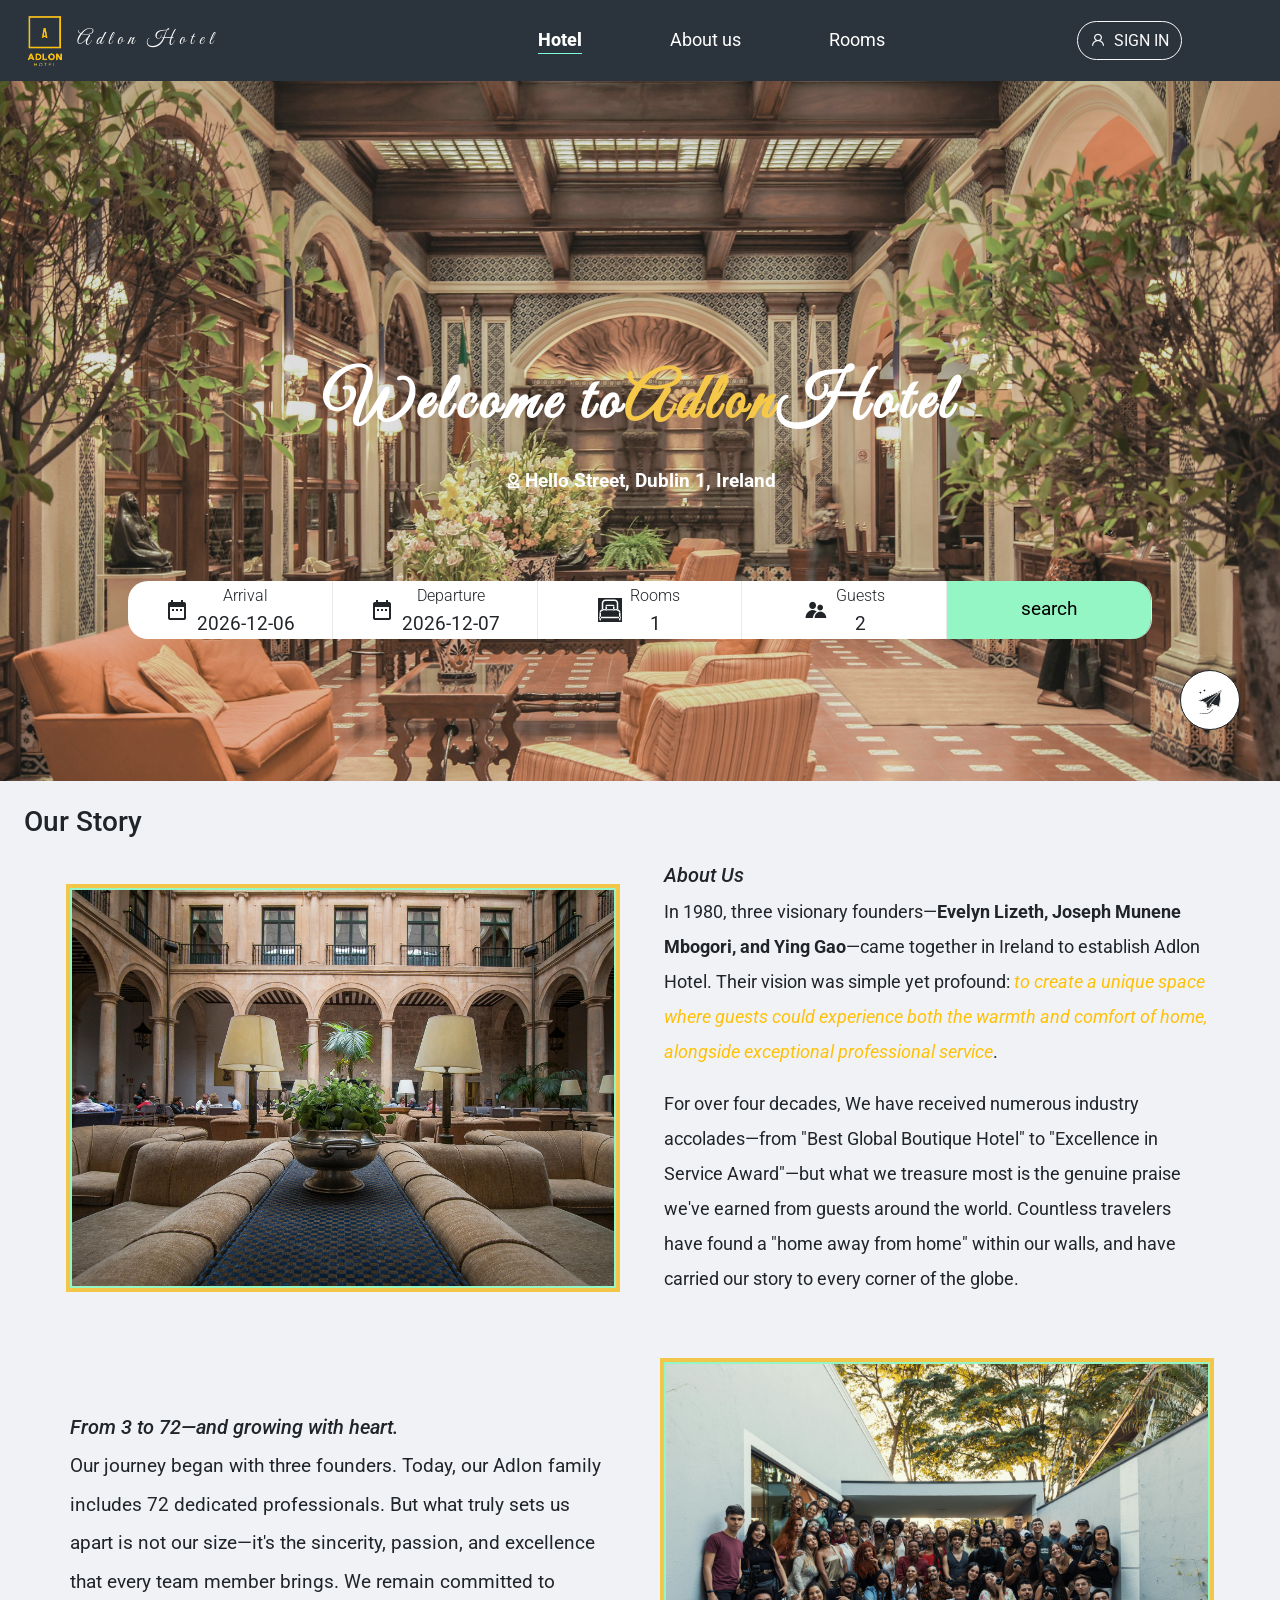
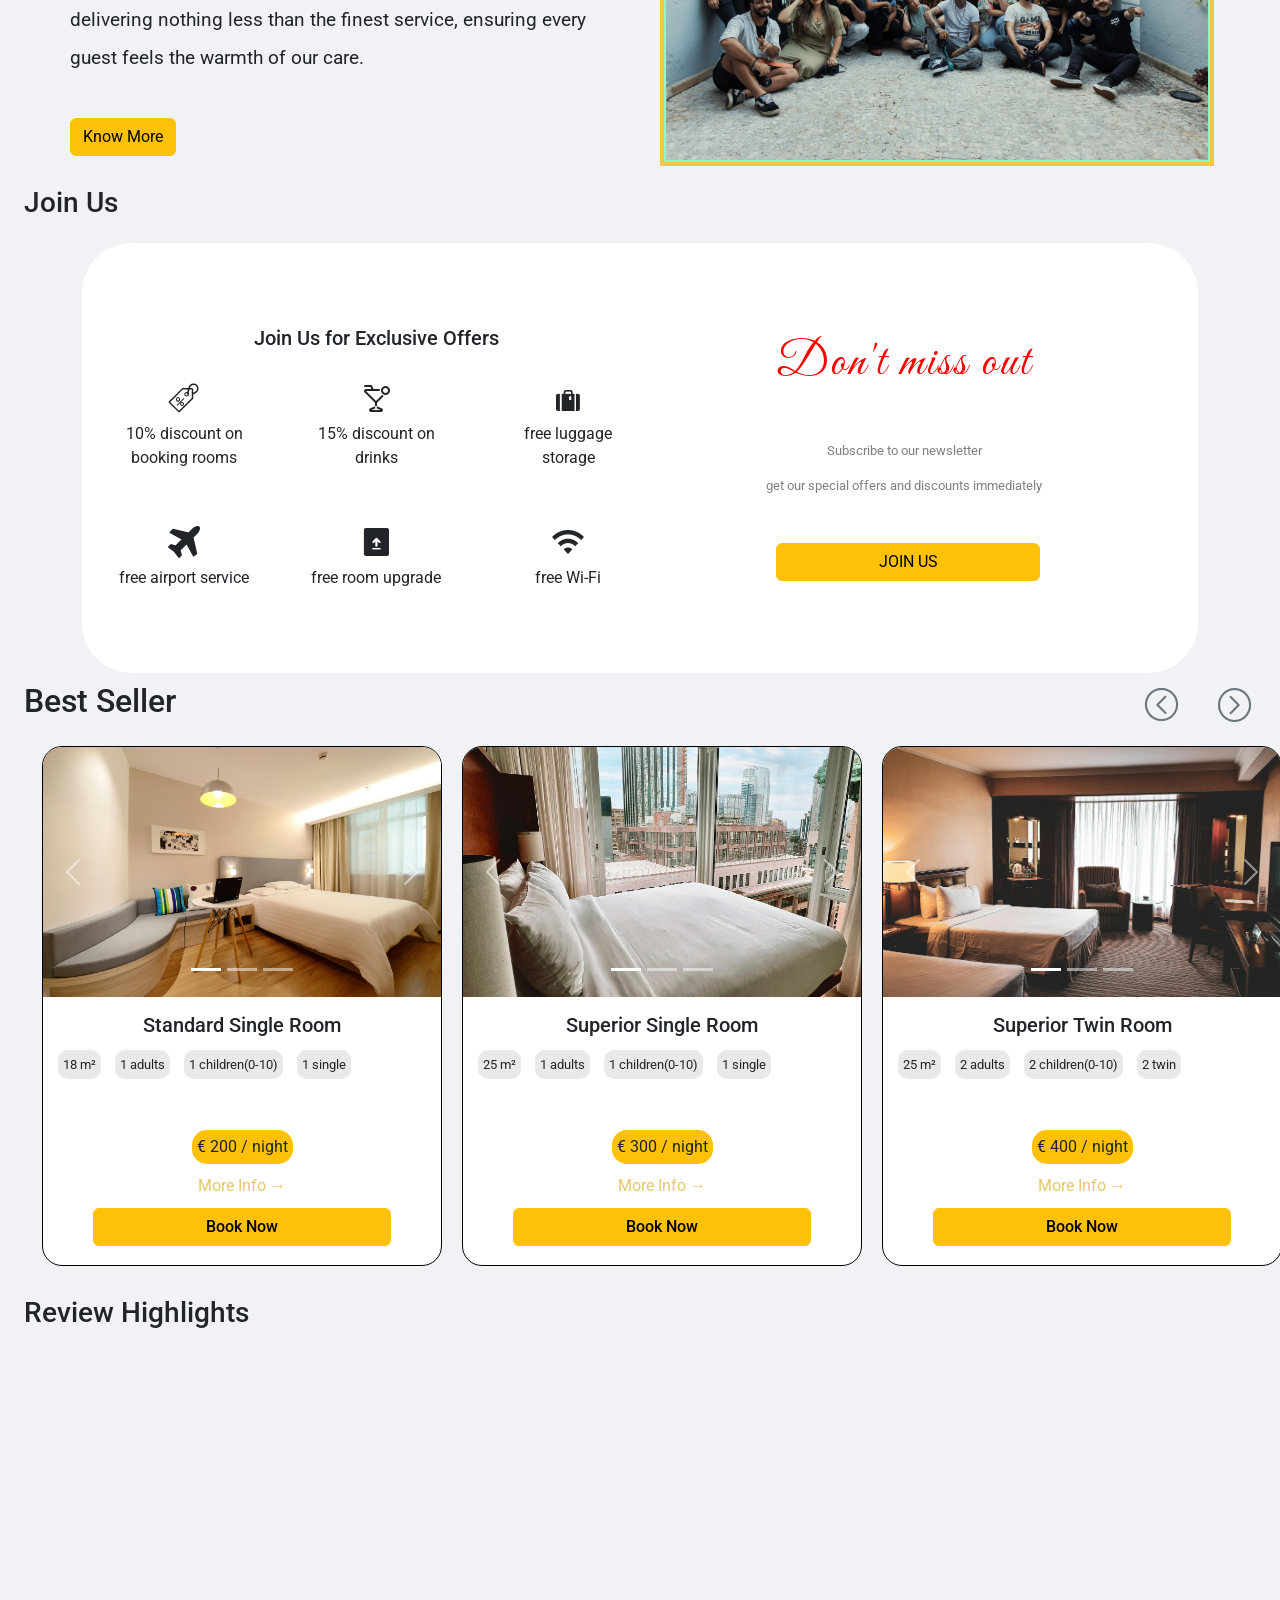
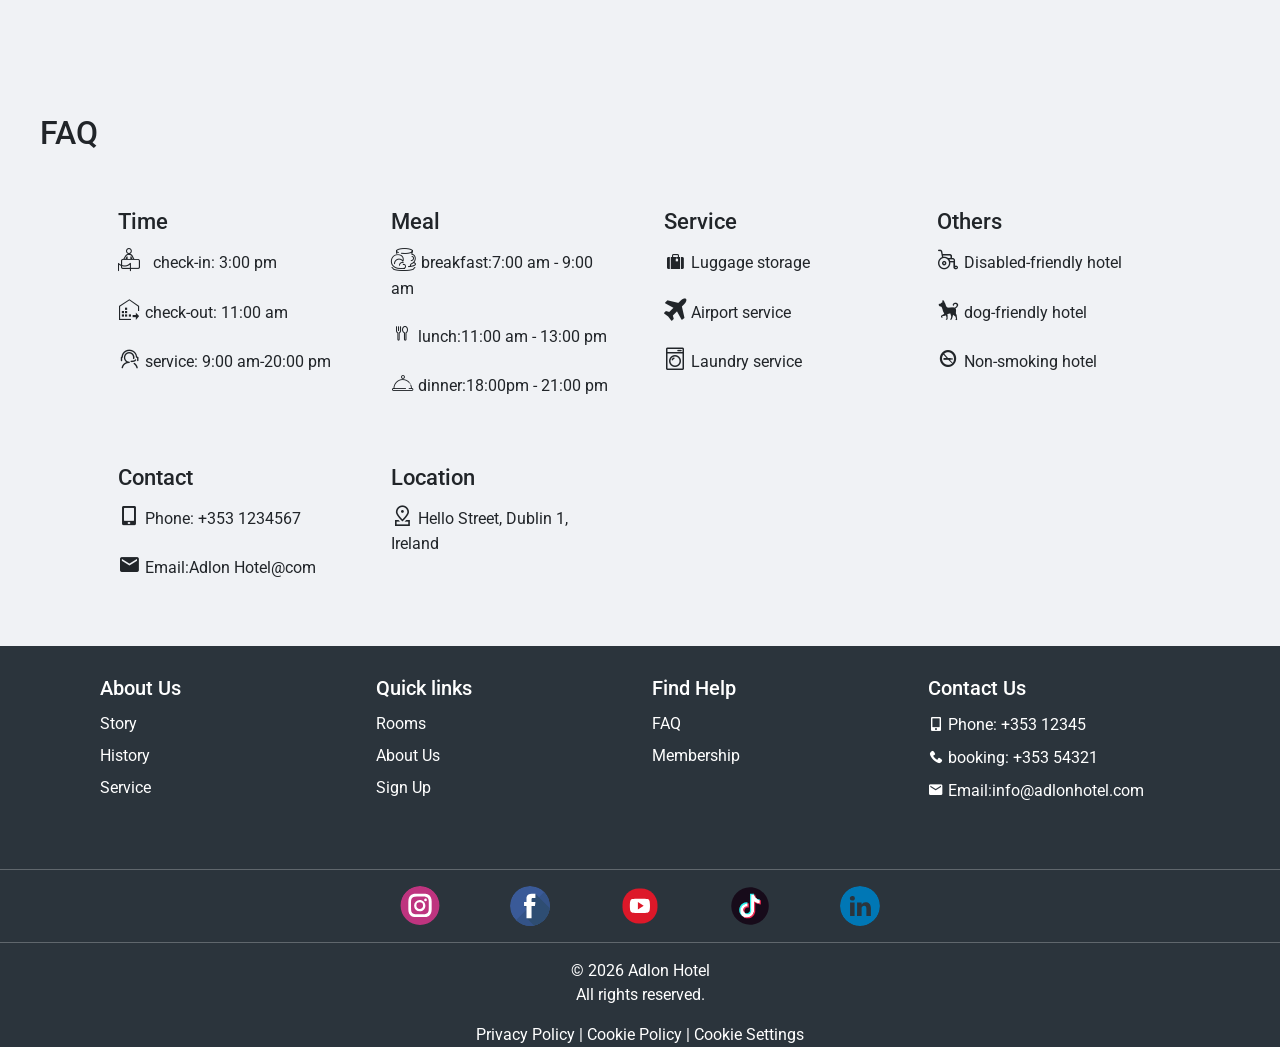
==== index.html @ eafe52cb "0409" ====
<!DOCTYPE html>
<html lang="en">
<head>
    <meta charset="UTF-8">
    <meta name="viewport" content="width=device-width, initial-scale=1.0">
    <title>Home Page</title>
    <!-- bootstrap css -->
    <link rel="stylesheet" href="css/bootstrap.min.css">
     <!-- animate.css -->
    <link rel="stylesheet" href="css/animate.min.css">
    <!-- flatpickr calendar css -->
     <link rel="stylesheet" href="css/flatpickr.min.css">
    <!-- logo favicon -->
    <link rel="icon" type="image/png" href="img/logo.png">
    <!-- icon -->
     <link rel="stylesheet" href="icon/font_5133841_yoi6izyebpl/iconfont.css">
    <!-- google font Roboto,Great Vibes  -->
    <link rel="preconnect" href="https://fonts.googleapis.com">
    <link rel="preconnect" href="https://fonts.gstatic.com" crossorigin>
    <link href="https://fonts.googleapis.com/css2?family=Poppins:ital,wght@0,100;0,200;0,300;0,400;0,500;0,600;0,700;0,800;0,900;1,100;1,200;1,300;1,400;1,500;1,600;1,700;1,800;1,900&family=Roboto:ital,wght@0,100..900;1,100..900&display=swap" rel="stylesheet">
    <link rel="preconnect" href="https://fonts.googleapis.com">
    <link rel="preconnect" href="https://fonts.gstatic.com" crossorigin>
    <link href="https://fonts.googleapis.com/css2?family=Great+Vibes&family=Poppins:ital,wght@0,100;0,200;0,300;0,400;0,500;0,600;0,700;0,800;0,900;1,100;1,200;1,300;1,400;1,500;1,600;1,700;1,800;1,900&family=Roboto:ital,wght@0,100..900;1,100..900&display=swap" rel="stylesheet">
    <!-- local css -->
    <link rel="stylesheet" href="css/ying-index.css">
</head>
<body>
    <!-- navbar -->
    <nav class="navbar bg-body-tertiary">
    <div class="container-fluid">
        <a href="index.html"><span class="logo-text"><img src="img/logo.png" alt="logo" class="logo-img">Adlon Hotel</span></a>
        <ul class="nav align-items-center gap-5 d-none d-lg-flex">
            <li class="nav-item">
                <a class="nav-double-link active" aria-current="page" href="index.html">
                    <span>Hotel</span>
                    <span>Hotel</span>
                </a>
            </li>
            <li class="nav-item">
                <a class="nav-double-link" href="pages/about-adlon-hotel.html">
                    <span>About us</span>
                    <span>About us</span>
                </a>
            </li>
            <li class="nav-item">
                <a class="nav-double-link" href="pages/room-selection.html">
                    <span>Rooms</span>
                    <span>Rooms</span>
                </a>
            </li>
            <li class="nav-item">
                <div class="username"></div> 
            </li>
            <li class="nav-item d-none MyAccount">
                <a class="nav-double-link" href="pages/myAccount.html">
                    <span>MyAccount</span>
                    <span>MyAccount</span>
                </a>
            </li>
            <li class="nav-item login-li">
                <a class="nav-link" href="pages/login.html"><button class="btn btn-outline-light sign-btn"><span class="iconfont icon-user1 me-2"></span>SIGN IN</button></a>
            </li>
            <li class="nav-item d-none loginout-li">
                <button class="btn btn-outline-light sign-btn"><span class="iconfont icon-user1 me-2"></span>SIGN OUT</button>
            </li>
        </ul>


    <!-- navbar-toggler -->
    <button class="navbar-toggler d-block d-lg-none" type="button" data-bs-toggle="offcanvas" data-bs-target="#offcanvasNavbar" aria-controls="offcanvasNavbar" aria-label="Toggle navigation">
    <span class="navbar-toggler-icon"></span>
    </button>
    <div class="offcanvas offcanvas-end" tabindex="-1" id="offcanvasNavbar" aria-labelledby="offcanvasNavbarLabel">
      <div class="offcanvas-header mt-3">
        <h5 class="offcanvas-title" id="offcanvasNavbarLabel">Adlon Hotel</h5>
        <button type="button" class="btn-close" data-bs-dismiss="offcanvas" aria-label="Close"></button>
      </div>
      <div class="offcanvas-body">
        <ul class="navbar-nav align-items-center">
          <li class="nav-offcanvas-item">
                <a class="nav-offcanvas-link active" aria-current="page" href="index.html">Hotel</a>
            </li>
            <li class="nav-offcanvas-item">
                <a class="nav-offcanvas-link" href="pages/about-adlon-hotel.html">About us</a>
            </li>
            <li class="nav-offcanvas-item">
                <a class="nav-offcanvas-link" href="pages/room-selection.html">Rooms</a>
            </li>
            <li class="nav-offcanvas-item MyAccount d-none">
                <a class="nav-offcanvas-link" href="pages/myAccount.html">MyAccount</a> 
            </li>
            <li class="nav-offcanvas-item login-li">
                <a class="nav-offcanvas-link" href="pages/login.html"><button class="btn btn-outline-success sign-offcanvas-btn"><span class="iconfont icon-user1 me-2"></span>SIGN IN</button></a>
            </li>
            <li class="nav-offcanvas-item loginout-li d-none">
                <button class="btn btn-outline-success sign-offcanvas-btn"><span class="iconfont icon-user1 me-2"></span>SIGN OUT</button>
            </li>
        </ul>
      </div>
    </div>
  </div>
</nav>

    <!-- end navbar -->
    
    <!-- hero section -->
     <div class="hero-section d-flex flex-column justify-content-center align-items-center gap-3 text-center">
        <h1 class="title animate__animated animate__slideInDown d-none d-sm-flex">Welcome to <span>Adlon</span> Hotel</h1>
        <h1 class="title d-sm-none"><span>Adlon</span> Hotel</h1>
        <div class="location animate__animated animate__fadeIn"><span class="iconfont icon-location me-1"></span>Hello Street, Dublin 1, Ireland </div>
    </div>

    <!-- search section -->
     <div class="search-section">
     <div class="search-box ">
        <div class="row">
            
            <!-- check-in date -->
            <div class="col-12 col-md first-col" id="check-in">
                <div class="search-item">
                    <span class="iconfont icon-date-range"></span>
                    <div class="content">
                        <label>Arrival</label>
                        <div class="value"></div>
                    </div>
                    <input type="text" id="checkin-input">
                </div>
            </div>

            <!-- check-out date -->
            <div class="col-12 col-md" id="check-out">
                <div class="search-item">
                    <span class="iconfont icon-date-range"></span>
                    <div class="content">
                        <label>Departure</label>
                        <div class="value"></div>
                    </div>
                    <input type="text" id="checkout-input">
                </div>
            </div>

            <!-- the number of rooms -->
            <div class="col-12 col-md" id="rooms" data-bs-toggle="dropdown">
                <div class="search-item">
                    <span class="iconfont icon-Bed"></span>
                    <div class="content">
                        <label>Rooms</label>
                        <div class="value">1</div>
                    </div>
                </div>
            </div>
            <!-- rooms dropdown menu -->
            <div class="dropdown-menu" id="rooms-menu">
                <h6>Select rooms</h6>
                <div class="room-card">
                    <span>rooms</span>
                    <div class="counter">
                        <button class="count-btn room-minus">—</button>
                        <span class="inner-room-number">1</span>
                        <button class="count-btn room-plus">+</button>
                    </div>
                </div>
                <span class="error float-end"></span>
                <button class="select-btn rooms-btn">Select</button>
            </div>

            <!-- the number of guests -->
            <div class="col-12 col-md" id="guests" data-bs-toggle="dropdown">
                <div class="search-item">
                    <span class="iconfont icon-icons-"></span>
                    <div class="content">
                        <label>Guests</label>
                        <div class="value">2</div>
                    </div>
                </div>
            </div>

            <!-- guests dropdown menu -->
            <div class="dropdown-menu" id="guests-menu">
                <h6>Select guests</h6>
                <div class="guest-card d-flex flex-column">
                    <div class="adult d-flex justify-content-between gap-2 mb-3">
                        <span>adults</span>
                        <div class="counter-adult">
                            <button class="count-btn adult-minus">—</button>
                            <span class="adult-num">1</span>
                            <button class="count-btn adult-plus">+</button>
                        </div>
                    </div>

                    <div class="children d-flex justify-content-between gap-2">
                        <span>children</span>
                        <div class="counter-child ">
                            <button class="count-btn child-minus">—</button>
                            <span class="child-num">1</span>
                            <button class="count-btn child-plus">+</button>
                        </div>
                    </div>
                </div>
                <div class="d-flex justify-content-between align-items-center">
                    <span class="error-adult"></span>
                    <span class="error-child"></span>
                </div>
                <button class="select-btn guests-btn">Select</button>
            </div>
            <!-- serach button -->
             <div class="col-12 col-md last-col">
                <div class="search-item">
                    <button class="search-btn">search</button>
                </div>
            </div>
        </div>
    </div>    
</div>
    <!-- end search section -->

    <!-- brand story section -->
     <div class="brand-story" id="ourStory">
        <h3 class="mb-4 ms-4 mt-4">Our Story</h3>
            <div class="container p-0">
                <div class="content">
                    <div class="row row-cols-1 row-cols-md-2 g-5 align-items-center">
                        <div class="col">
                            <div class="img"><img src="img/brand-story/cover.jpg" alt="cover"></div>
                        </div>
                        <div class="col">
                            <div class="text" id="story">
                                <em><h5>About Us</h5></em>
                                <p>In 1980, three visionary founders—<strong>Evelyn Lizeth, Joseph Munene Mbogori, and Ying Gao</strong>—came together in Ireland to establish Adlon Hotel. Their vision was simple yet profound: <em class="text-warning">to create a unique space where guests could experience both the warmth and comfort of home, alongside exceptional professional service</em>.</p>
                                <p>For over four decades, We have received numerous industry accolades—from "Best Global Boutique Hotel" to "Excellence in Service Award"—but what we treasure most is the genuine praise we've earned from guests around the world. Countless travelers have found a "home away from home" within our walls, and have carried our story to every corner of the globe.</p>
                            </div>
                        </div>
                        <div class="col">
                            <div class="text-2 mt-5">
                                <em><h5>From 3 to 72—and growing with heart.</h5></em>
                                <p>Our journey began with three founders. Today, our Adlon family includes 72 dedicated professionals. But what truly sets us apart is not our size—it's the sincerity, passion, and excellence that every team member brings. We remain committed to delivering nothing less than the finest service, ensuring every guest feels the warmth of our care.</p>
                                <a href="pages/about-adlon-hotel.html"><button class="btn btn-warning mt-4 text-nowrap">Know More</button></a>
                            </div>
                        </div>
                        <div class="col">
                            <div class="img-2">
                                <img src="img/brand-story/people.jpg" alt="people">
                            </div>
                        </div>
                    </div>
                </div>
            </div>
    </div>
    <!-- end brand story section -->
    <!-- club section -->
        <div class="club-section mt-4">
        <h3 class="mb-4 ms-4" id="joinUs">Join Us</h3>
        <div class="container">
        <div class="wrapper">
                <div class="col-12 col-md-6 d-none d-md-block">
                    <div class="discount-part">
                        <h5 class="mb-4">Join Us for Exclusive Offers</h5>
                        <div class="row row-cols-3 g-5 ">
                            <div class="col">
                                <span class="iconfont icon-discount"></span>
                                <span class="text">10% discount on booking rooms</span>
                            </div>
                            <div class="col">
                                <span class="iconfont icon-Relaxation"></span>
                                <span class="text">15% discount on drinks</span>
                            </div>
                            <div class="col">
                                <span class="iconfont icon-luggagestorage"></span>
                                <span class="text">free luggage storage</span>
                            </div>
                            <div class="col">
                                <span class="iconfont icon-airportservice"></span>
                                <span class="text">free airport service</span>
                            </div>
                            <div class="col">
                                <span class="iconfont icon-room_upgrade"></span>
                                <span class="text">free room upgrade</span>
                            </div>
                            <div class="col">
                                <span class="iconfont icon-mianfeiWIFI"></span>
                                <span class="text">free Wi-Fi</span>
                            </div>
                        </div>
                    </div>
                </div>
                <div class="col-12 col-md-6 sign-col" id="membership"> 
                    <h5 class="sign-title mb-5">Don't miss out</h5>
                    <div class="mt-5 mb-5">
                    <p>Subscribe to our newsletter</p>
                    <p>get our special offers and discounts immediately</p>
                    </div> 
                    <a href="pages/login.html"><button class="btn btn-warning ms-2 w-50">JOIN US</button></a>
                </div>
            </div>  
        </div>
    </div>
    <!-- end club section -->
    <!-- carousel section -->
    <div class="carousel-section">
        <div class="section-header d-flex justify-content-between mb-2 align-items-center">
            <h2 class="header-title ms-4">Best Seller</h2>
            <div class="btns">
            <button class="arrow-left btn btn-outline-secondary iconfont icon-circle-left"></button>
            <button class="arrow-right btn btn-outline-secondary iconfont icon-circle-right me-3"></button>
            </div>
        </div>
        <div class="section-body">
            <!-- left & right truck arrows -->
            <div class="track-container">
                <ul class="products"></ul>
                    <!-- modal-card part -->
                    <div class="modal-overlay">
                    <div class="modal-card"> 
                        <div class="container-fluid p-0">
                        <div class="room-card-content">
                        <div class="room-card-header">
                            <button type="button" class="close-btn2 float-end"><svg class="icon" aria-hidden="true"><use xlink:href="#icon-x1"></use></svg></button>
                        </div>
                        <div class="room-card-body">
                            <div class="row g-0 h-100"> 
                                <!-- carousel images -->
                                <div class="col-lg-8 img-col col-12">
                                <div id="carouselimages" class="carousel slide">
                                    <div class="carousel-indicators">
                                    <button type="button" data-bs-target="#carouselimages" data-bs-slide-to="0" class="active"></button>
                                    <button type="button" data-bs-target="#carouselimages" data-bs-slide-to="1"></button>
                                    <button type="button" data-bs-target="#carouselimages" data-bs-slide-to="2"></button>
                                    </div>
                                    <div class="carousel-inner carousel-imgs"></div>
                                    <button class="carousel-control-prev" type="button" data-bs-target="#carouselimages" data-bs-slide="prev">
                                    <span class="carousel-control-prev-icon"></span>
                                    </button>
                                    <button class="carousel-control-next" type="button" data-bs-target="#carouselimages" data-bs-slide="next">
                                    <span class="carousel-control-next-icon"></span>
                                    </button>
                                </div>
                                </div> 
                                <!-- text -->
                                <div class="col-lg-4 text-col p-3 col-12">
                                    <div class="text-content"></div>
                                    <button class="btn book-btn2 btn-warning mt-4 w-75 d-block mx-auto">Book Now</button>
                                </div>
                            </div>
                            </div>
                        </div>
                        </div>
                        </div>
                    </div>
                    
                 <!-- booking date model -->
                <div class="booking-modal-overlay">
                    <div class="booking-modal-card">
                        <div class="booking-modal-header">
                            <button type="button" class="close-btn3 float-end"><svg class="icon" aria-hidden="true"><use xlink:href="#icon-x1"></use></svg></button>
                            <h4>Choose dates</h4>
                        </div>
                        <div class="booking-modal-body mt-3">
                            <div class="d-flex flex-wrap justify-content-between gap-2 mb-2">
                                <div><label><strong>Adults</strong>: <input type="number" min="1" max="4" step="1" value="1" class="adults-input"></label></div>  
                                <div><label><strong>Children</strong>: <input type="number" min="1" max="3" step="1" value="0" class="children-input"></label></div>
                            </div>
                            <div id="err-msg" class="text-danger text-center"></div>
                            <div class="date-picker-wrapper">
                                <div class="d-flex align-items-center justify-content-center"><input type="text" id="booking-dates"></div>
                                <div id="date-result" class="mt-3 text-center"></div>
                            </div>
                            <!-- confirm booking btn -->
                            <button class="btn btn-warning w-100 mt-2" id="confirm-booking-btn" disabled>BOOK</button>
                        </div>
                    </div>
                </div> 
            </div>
        </div>
    </div>


    <!-- end bestseller section -->

    <!-- fixed sidebar -->
     <div class="fixed-sidebar">
        <div class="sidebar-menu">
            <ul class="media-list d-none">
                <li class="media-item">
                    <svg class="icon media-icon" aria-hidden="true"><use xlink:href="#icon-instgram"></use></svg>
                    <span class="social-text">@AdlonHotel</span>
                </li>
                <li class="media-item">
                    <svg class="icon media-icon" aria-hidden="true"><use xlink:href="#icon-facebook1"></use></svg>
                    <span class="social-text">@AdlonHotel</span>
                </li>
                <li class="media-item">
                    <svg class="icon media-icon" aria-hidden="true"><use xlink:href="#icon-youtube"></use></svg>
                    <span class="social-text">@AdlonHotel</span>
                </li>
                <li class="media-item">
                    <svg class="icon media-icon" aria-hidden="true"><use xlink:href="#icon-douyin2"></use></svg>
                    <span class="social-text">@AdlonHotel</span>  
                </li>
                <li class="media-item">
                    <svg class="icon media-icon" aria-hidden="true"><use xlink:href="#icon-linkin2"></use></svg>
                    <span class="social-text">@AdlonHotel</span>
                </li>
            </ul>
        </div>

        
        <!-- close btn -->
         <div class="btn-wrapper">
            <button type="button" class="close-btn"><svg class="icon" aria-hidden="true"><use xlink:href="#icon-x1"></use></svg></button>
            <!-- sidebar btn -->
            <button class="btn btn-outline-dark fixed-btn" type="button">
            <span class="iconfont icon-message"></span>
            </button>
        </div>
     </div>
    <!-- end fixed sidebar --> 
    <!-- review section -->
    <div class="review-section">
        <h3 class="mb-4 ms-4">Review Highlights</h3>
            <div class="review-track-container">
                <div class="track" id="track-top"></div>
                <div class="track" id="track-middle"></div>
                <div class="track" id="track-bottom"></div>
            </div>
    </div>
    <!-- end review section -->

    <!-- FAQ section -->
     <div class="FAQ-section">
        <div id="FAQ"><h2>FAQ</h2></div>
        <div class="container p-5">
            <div class="row row-cols-2 row-cols-md-3 row-cols-lg-4 g-5">
                <div class="col">
                    <div class="Time">
                        <h5>Time</h5>
                        <p><span class="iconfont icon-express-check-in-check-out"></span>check-in: 3:00 pm</p>
                        <p><span class="iconfont icon-nav_check-out"></span>check-out: 11:00 am</p>
                        <p><span class="iconfont icon-service"></span>service: 9:00 am-20:00 pm</p>
                    </div>
                </div>
                <div class="col">
                    <div class="Meals">
                        <h5>Meal</h5>
                        <p><span class="iconfont icon-breakfast"></span>breakfast:7:00 am - 9:00 am</p>
                        <p><span class="iconfont icon-dinner1"></span>lunch:11:00 am - 13:00 pm </p>
                        <p><span class="iconfont icon-dinner"></span>dinner:18:00pm - 21:00 pm</p>
                    </div>
                </div>
                <div class="col">
                    <div class="Service" id="service">
                        <h5>Service</h5>
                        <p><span class="iconfont icon-luggagestorage"></span>Luggage storage</p>
                        <p><span class="iconfont icon-airportservice"></span>Airport service</p>
                        <p><span class="iconfont icon-laundry1"></span>Laundry service</p>
                    </div>
                </div>
                 <div class="col">
                    <div class="others">
                        <h5>Others</h5>
                        <p><span class="iconfont icon-disabledfacilities"></span>Disabled-friendly hotel</p>
                        <p><span class="iconfont icon-dog"></span>dog-friendly hotel</p>
                        <p><span class="iconfont icon-fi-no-smoking"></span>Non-smoking hotel</p>
                    </div>
                </div>
                <div class="col">
                    <div class="contact">
                        <h5 id="contact">Contact</h5>
                        <p><span class="iconfont icon-phone2"></span>Phone: +353 1234567</p>
                        <p><span class="iconfont icon-email"></span>Email:Adlon Hotel@com</p>
                    </div>
                </div>
                <div class="col">
                    <div class="location">
                        <h5>Location</h5>
                        <p><span class="iconfont icon-location"></span>Hello Street, Dublin 1, Ireland</p>
                    </div>
                </div>
            </div>
        </div>
     </div>
    <!-- end FAQ section -->

    <!-- footer -->
    <div class="footer">
        <div class="container footer-container">
            <div class="row row-cols-1 row-cols-md-4">
                <!-- about us -->
                <div class="col">
                    <!-- hide title in large screen -->
                    <h5 class="hide-title d-md-none"><button class="btn" data-bs-toggle="collapse" data-bs-target="#aboutUs" aria-expanded="false" aria-controls="aboutUs">About Us</button></h5>
                    <!-- normal title in large screen -->
                    <h5 class="normal-title d-none d-md-block">About Us</h5>
                    <ul class="collapse collapse-menu d-md-block" id="aboutUs"> 
                        <li><a class="collapse-item" href="#story">Story</a></li>
                        <li><a class="collapse-item" href="#ourStory">History</a></li>
                        <li><a class="collapse-item" href="#service">Service</a></li>
                    </ul>
                </div>
                <!-- Quick links -->
                <div class="col">
                    <!-- hide title in large screen -->
                    <h5 class="hide-title d-md-none"><button class="btn" data-bs-toggle="collapse" data-bs-target="#quickLinks" aria-expanded="false" aria-controls="quickLinks">Quick links</button></h5>
                    <!-- normal title in large screen -->
                    <h5 class="normal-title d-none d-md-block">Quick links</h5>
                    <ul class="collapse collapse-menu d-md-block" id="quickLinks"> 
                        <li><a class="collapse-item" href="pages/room-selection.html">Rooms</a></li>
                        <li><a class="collapse-item" href="pages/about-adlon-hotel.html">About Us</a></li>
                        <li><a class="collapse-item" href="pages/login.html">Sign Up</a></li>
                    </ul>
                </div>
                <!-- Find Help -->
                 <div class="col">
                    <!-- hide title in large screen -->
                    <h5 class="hide-title d-md-none"><button class="btn" data-bs-toggle="collapse" data-bs-target="#findHelp" aria-expanded="false" aria-controls="findHelp">Find Help</button></h5>
                    <!-- normal title in large screen -->
                    <h5 class="normal-title d-none d-md-block">Find Help</h5>
                    <ul class="collapse collapse-menu d-md-block" id="findHelp"> 
                        <li><a class="collapse-item" href="#FAQ">FAQ</a></li>
                        <li><a class="collapse-item" href="#membership">Membership</a></li>
                        
                    </ul>
                </div>
                <!-- Contact Us -->
                 <div class="col">
                    <!-- hide title in large screen -->
                    <h5 class="hide-title d-md-none"><button class="btn" data-bs-toggle="collapse" data-bs-target="#contactUs" aria-expanded="false" aria-controls="contactUs">Contact Us</button></h5>
                    <!-- normal title in large screen -->
                    <h5 class="normal-title d-none d-md-block">Contact Us</h5>
                    <ul class="collapse collapse-menu d-md-block" id="contactUs"> 
                        <li><a class="collapse-item" href="#contact"><span class="iconfont icon-phone2 me-1"></span>Phone: +353 12345</a></li>
                        <li><a class="collapse-item" href="#contact"><span class="iconfont icon-phone me-1"></span>booking: +353 54321</a></li>
                        <li><a class="collapse-item" href="#contact"><span class="iconfont icon-email me-1"></span>Email:info@adlonhotel.com</a></li>
                    </ul>
                </div>
            </div>
        </div>
        <!-- social media section -->
        <!-- cut line 1-->
        <hr class="cutline d-none d-sm-block">
        <div class="social-media d-flex justify-content-center d-none d-md-flex">
                    <div class="media-wrapper">
                        <div class="media-btn">
                            <svg class="icon" aria-hidden="true"><use xlink:href="#icon-instgram"></use></svg>
                            <span>@AdlonHotel</span>
                        </div>
                        <div class="media-btn">
                        <svg class="icon" aria-hidden="true"><use xlink:href="#icon-facebook1"></use></svg>
                            <span>@AdlonHotel</span>
                        </div>
                        <div class="media-btn">
                            <svg class="icon" aria-hidden="true"><use xlink:href="#icon-youtube"></use></svg>
                            <span>@AdlonHotel</span>
                        </div>
                        <div class="media-btn">
                            <svg class="icon" aria-hidden="true"><use xlink:href="#icon-douyin2"></use></svg>
                            <span>@AdlonHotel</span>
                        </div>
                        <div class="media-btn">
                            <svg class="icon" aria-hidden="true"><use xlink:href="#icon-linkin2"></use></svg>
                            <span>@AdlonHotel</span>
                        </div>
                    </div>
        </div>
        <!-- cut line 2 -->
        <hr class="cutline">
        <!-- copyright -->
        <div class="copyright">
            <div class="text-center">
            <p class="mb-0">&copy; 2026 Adlon Hotel</p>
            <p>All rights reserved.</p>  
            <p id="policy">Privacy Policy | Cookie Policy | Cookie Settings</p>
            </div>
        </div>       
    </div>
    
    <!-- end footer -->
    

    <!-- bootstrap js -->
     <script src="js/bootstrap.bundle.min.js"></script>
     <!-- iconfont js -->
     <script src="icon/font_5133841_yoi6izyebpl/iconfont.js"></script>
     <!-- flatpickr calendar js -->
      <script src="js/flatpickr.min.js"></script>
     <!-- login js -->
      <script src="js/index.js"></script>
      <!-- navbar js -->
    <script src="js/navbar.js"></script>
    
</body>
</html>
---- css/flatpickr.min.css ----
.flatpickr-calendar{background:transparent;opacity:0;display:none;text-align:center;visibility:hidden;padding:0;-webkit-animation:none;animation:none;direction:ltr;border:0;font-size:14px;line-height:24px;border-radius:5px;position:absolute;width:307.875px;-webkit-box-sizing:border-box;box-sizing:border-box;-ms-touch-action:manipulation;touch-action:manipulation;background:#fff;-webkit-box-shadow:1px 0 0 #e6e6e6,-1px 0 0 #e6e6e6,0 1px 0 #e6e6e6,0 -1px 0 #e6e6e6,0 3px 13px rgba(0,0,0,0.08);box-shadow:1px 0 0 #e6e6e6,-1px 0 0 #e6e6e6,0 1px 0 #e6e6e6,0 -1px 0 #e6e6e6,0 3px 13px rgba(0,0,0,0.08)}.flatpickr-calendar.open,.flatpickr-calendar.inline{opacity:1;max-height:640px;visibility:visible}.flatpickr-calendar.open{display:inline-block;z-index:99999}.flatpickr-calendar.animate.open{-webkit-animation:fpFadeInDown 300ms cubic-bezier(.23,1,.32,1);animation:fpFadeInDown 300ms cubic-bezier(.23,1,.32,1)}.flatpickr-calendar.inline{display:block;position:relative;top:2px}.flatpickr-calendar.static{position:absolute;top:calc(100% + 2px)}.flatpickr-calendar.static.open{z-index:999;display:block}.flatpickr-calendar.multiMonth .flatpickr-days .dayContainer:nth-child(n+1) .flatpickr-day.inRange:nth-child(7n+7){-webkit-box-shadow:none !important;box-shadow:none !important}.flatpickr-calendar.multiMonth .flatpickr-days .dayContainer:nth-child(n+2) .flatpickr-day.inRange:nth-child(7n+1){-webkit-box-shadow:-2px 0 0 #e6e6e6,5px 0 0 #e6e6e6;box-shadow:-2px 0 0 #e6e6e6,5px 0 0 #e6e6e6}.flatpickr-calendar .hasWeeks .dayContainer,.flatpickr-calendar .hasTime .dayContainer{border-bottom:0;border-bottom-right-radius:0;border-bottom-left-radius:0}.flatpickr-calendar .hasWeeks .dayContainer{border-left:0}.flatpickr-calendar.hasTime .flatpickr-time{height:40px;border-top:1px solid #e6e6e6}.flatpickr-calendar.noCalendar.hasTime .flatpickr-time{height:auto}.flatpickr-calendar:before,.flatpickr-calendar:after{position:absolute;display:block;pointer-events:none;border:solid transparent;content:'';height:0;width:0;left:22px}.flatpickr-calendar.rightMost:before,.flatpickr-calendar.arrowRight:before,.flatpickr-calendar.rightMost:after,.flatpickr-calendar.arrowRight:after{left:auto;right:22px}.flatpickr-calendar.arrowCenter:before,.flatpickr-calendar.arrowCenter:after{left:50%;right:50%}.flatpickr-calendar:before{border-width:5px;margin:0 -5px}.flatpickr-calendar:after{border-width:4px;margin:0 -4px}.flatpickr-calendar.arrowTop:before,.flatpickr-calendar.arrowTop:after{bottom:100%}.flatpickr-calendar.arrowTop:before{border-bottom-color:#e6e6e6}.flatpickr-calendar.arrowTop:after{border-bottom-color:#fff}.flatpickr-calendar.arrowBottom:before,.flatpickr-calendar.arrowBottom:after{top:100%}.flatpickr-calendar.arrowBottom:before{border-top-color:#e6e6e6}.flatpickr-calendar.arrowBottom:after{border-top-color:#fff}.flatpickr-calendar:focus{outline:0}.flatpickr-wrapper{position:relative;display:inline-block}.flatpickr-months{display:-webkit-box;display:-webkit-flex;display:-ms-flexbox;display:flex}.flatpickr-months .flatpickr-month{background:transparent;color:rgba(0,0,0,0.9);fill:rgba(0,0,0,0.9);height:34px;line-height:1;text-align:center;position:relative;-webkit-user-select:none;-moz-user-select:none;-ms-user-select:none;user-select:none;overflow:hidden;-webkit-box-flex:1;-webkit-flex:1;-ms-flex:1;flex:1}.flatpickr-months .flatpickr-prev-month,.flatpickr-months .flatpickr-next-month{-webkit-user-select:none;-moz-user-select:none;-ms-user-select:none;user-select:none;text-decoration:none;cursor:pointer;position:absolute;top:0;height:34px;padding:10px;z-index:3;color:rgba(0,0,0,0.9);fill:rgba(0,0,0,0.9)}.flatpickr-months .flatpickr-prev-month.flatpickr-disabled,.flatpickr-months .flatpickr-next-month.flatpickr-disabled{display:none}.flatpickr-months .flatpickr-prev-month i,.flatpickr-months .flatpickr-next-month i{position:relative}.flatpickr-months .flatpickr-prev-month.flatpickr-prev-month,.flatpickr-months .flatpickr-next-month.flatpickr-prev-month{/*
      /*rtl:begin:ignore*/left:0/*
      /*rtl:end:ignore*/}/*
      /*rtl:begin:ignore*/
/*
      /*rtl:end:ignore*/
.flatpickr-months .flatpickr-prev-month.flatpickr-next-month,.flatpickr-months .flatpickr-next-month.flatpickr-next-month{/*
      /*rtl:begin:ignore*/right:0/*
      /*rtl:end:ignore*/}/*
      /*rtl:begin:ignore*/
/*
      /*rtl:end:ignore*/
.flatpickr-months .flatpickr-prev-month:hover,.flatpickr-months .flatpickr-next-month:hover{color:#959ea9}.flatpickr-months .flatpickr-prev-month:hover svg,.flatpickr-months .flatpickr-next-month:hover svg{fill:#f64747}.flatpickr-months .flatpickr-prev-month svg,.flatpickr-months .flatpickr-next-month svg{width:14px;height:14px}.flatpickr-months .flatpickr-prev-month svg path,.flatpickr-months .flatpickr-next-month svg path{-webkit-transition:fill .1s;transition:fill .1s;fill:inherit}.numInputWrapper{position:relative;height:auto}.numInputWrapper input,.numInputWrapper span{display:inline-block}.numInputWrapper input{width:100%}.numInputWrapper input::-ms-clear{display:none}.numInputWrapper input::-webkit-outer-spin-button,.numInputWrapper input::-webkit-inner-spin-button{margin:0;-webkit-appearance:none}.numInputWrapper span{position:absolute;right:0;width:14px;padding:0 4px 0 2px;height:50%;line-height:50%;opacity:0;cursor:pointer;border:1px solid rgba(57,57,57,0.15);-webkit-box-sizing:border-box;box-sizing:border-box}.numInputWrapper span:hover{background:rgba(0,0,0,0.1)}.numInputWrapper span:active{background:rgba(0,0,0,0.2)}.numInputWrapper span:after{display:block;content:"";position:absolute}.numInputWrapper span.arrowUp{top:0;border-bottom:0}.numInputWrapper span.arrowUp:after{border-left:4px solid transparent;border-right:4px solid transparent;border-bottom:4px solid rgba(57,57,57,0.6);top:26%}.numInputWrapper span.arrowDown{top:50%}.numInputWrapper span.arrowDown:after{border-left:4px solid transparent;border-right:4px solid transparent;border-top:4px solid rgba(57,57,57,0.6);top:40%}.numInputWrapper span svg{width:inherit;height:auto}.numInputWrapper span svg path{fill:rgba(0,0,0,0.5)}.numInputWrapper:hover{background:rgba(0,0,0,0.05)}.numInputWrapper:hover span{opacity:1}.flatpickr-current-month{font-size:135%;line-height:inherit;font-weight:300;color:inherit;position:absolute;width:75%;left:12.5%;padding:7.48px 0 0 0;line-height:1;height:34px;display:inline-block;text-align:center;-webkit-transform:translate3d(0,0,0);transform:translate3d(0,0,0)}.flatpickr-current-month span.cur-month{font-family:inherit;font-weight:700;color:inherit;display:inline-block;margin-left:.5ch;padding:0}.flatpickr-current-month span.cur-month:hover{background:rgba(0,0,0,0.05)}.flatpickr-current-month .numInputWrapper{width:6ch;width:7ch\0;display:inline-block}.flatpickr-current-month .numInputWrapper span.arrowUp:after{border-bottom-color:rgba(0,0,0,0.9)}.flatpickr-current-month .numInputWrapper span.arrowDown:after{border-top-color:rgba(0,0,0,0.9)}.flatpickr-current-month input.cur-year{background:transparent;-webkit-box-sizing:border-box;box-sizing:border-box;color:inherit;cursor:text;padding:0 0 0 .5ch;margin:0;display:inline-block;font-size:inherit;font-family:inherit;font-weight:300;line-height:inherit;height:auto;border:0;border-radius:0;vertical-align:initial;-webkit-appearance:textfield;-moz-appearance:textfield;appearance:textfield}.flatpickr-current-month input.cur-year:focus{outline:0}.flatpickr-current-month input.cur-year[disabled],.flatpickr-current-month input.cur-year[disabled]:hover{font-size:100%;color:rgba(0,0,0,0.5);background:transparent;pointer-events:none}.flatpickr-current-month .flatpickr-monthDropdown-months{appearance:menulist;background:transparent;border:none;border-radius:0;box-sizing:border-box;color:inherit;cursor:pointer;font-size:inherit;font-family:inherit;font-weight:300;height:auto;line-height:inherit;margin:-1px 0 0 0;outline:none;padding:0 0 0 .5ch;position:relative;vertical-align:initial;-webkit-box-sizing:border-box;-webkit-appearance:menulist;-moz-appearance:menulist;width:auto}.flatpickr-current-month .flatpickr-monthDropdown-months:focus,.flatpickr-current-month .flatpickr-monthDropdown-months:active{outline:none}.flatpickr-current-month .flatpickr-monthDropdown-months:hover{background:rgba(0,0,0,0.05)}.flatpickr-current-month .flatpickr-monthDropdown-months .flatpickr-monthDropdown-month{background-color:transparent;outline:none;padding:0}.flatpickr-weekdays{background:transparent;text-align:center;overflow:hidden;width:100%;display:-webkit-box;display:-webkit-flex;display:-ms-flexbox;display:flex;-webkit-box-align:center;-webkit-align-items:center;-ms-flex-align:center;align-items:center;height:28px}.flatpickr-weekdays .flatpickr-weekdaycontainer{display:-webkit-box;display:-webkit-flex;display:-ms-flexbox;display:flex;-webkit-box-flex:1;-webkit-flex:1;-ms-flex:1;flex:1}span.flatpickr-weekday{cursor:default;font-size:90%;background:transparent;color:rgba(0,0,0,0.54);line-height:1;margin:0;text-align:center;display:block;-webkit-box-flex:1;-webkit-flex:1;-ms-flex:1;flex:1;font-weight:bolder}.dayContainer,.flatpickr-weeks{padding:1px 0 0 0}.flatpickr-days{position:relative;overflow:hidden;display:-webkit-box;display:-webkit-flex;display:-ms-flexbox;display:flex;-webkit-box-align:start;-webkit-align-items:flex-start;-ms-flex-align:start;align-items:flex-start;width:307.875px}.flatpickr-days:focus{outline:0}.dayContainer{padding:0;outline:0;text-align:left;width:307.875px;min-width:307.875px;max-width:307.875px;-webkit-box-sizing:border-box;box-sizing:border-box;display:inline-block;display:-ms-flexbox;display:-webkit-box;display:-webkit-flex;display:flex;-webkit-flex-wrap:wrap;flex-wrap:wrap;-ms-flex-wrap:wrap;-ms-flex-pack:justify;-webkit-justify-content:space-around;justify-content:space-around;-webkit-transform:translate3d(0,0,0);transform:translate3d(0,0,0);opacity:1}.dayContainer + .dayContainer{-webkit-box-shadow:-1px 0 0 #e6e6e6;box-shadow:-1px 0 0 #e6e6e6}.flatpickr-day{background:none;border:1px solid transparent;border-radius:150px;-webkit-box-sizing:border-box;box-sizing:border-box;color:#393939;cursor:pointer;font-weight:400;width:14.2857143%;-webkit-flex-basis:14.2857143%;-ms-flex-preferred-size:14.2857143%;flex-basis:14.2857143%;max-width:39px;height:39px;line-height:39px;margin:0;display:inline-block;position:relative;-webkit-box-pack:center;-webkit-justify-content:center;-ms-flex-pack:center;justify-content:center;text-align:center}.flatpickr-day.inRange,.flatpickr-day.prevMonthDay.inRange,.flatpickr-day.nextMonthDay.inRange,.flatpickr-day.today.inRange,.flatpickr-day.prevMonthDay.today.inRange,.flatpickr-day.nextMonthDay.today.inRange,.flatpickr-day:hover,.flatpickr-day.prevMonthDay:hover,.flatpickr-day.nextMonthDay:hover,.flatpickr-day:focus,.flatpickr-day.prevMonthDay:focus,.flatpickr-day.nextMonthDay:focus{cursor:pointer;outline:0;background:#e6e6e6;border-color:#e6e6e6}.flatpickr-day.today{border-color:#959ea9}.flatpickr-day.today:hover,.flatpickr-day.today:focus{border-color:#959ea9;background:#959ea9;color:#fff}.flatpickr-day.selected,.flatpickr-day.startRange,.flatpickr-day.endRange,.flatpickr-day.selected.inRange,.flatpickr-day.startRange.inRange,.flatpickr-day.endRange.inRange,.flatpickr-day.selected:focus,.flatpickr-day.startRange:focus,.flatpickr-day.endRange:focus,.flatpickr-day.selected:hover,.flatpickr-day.startRange:hover,.flatpickr-day.endRange:hover,.flatpickr-day.selected.prevMonthDay,.flatpickr-day.startRange.prevMonthDay,.flatpickr-day.endRange.prevMonthDay,.flatpickr-day.selected.nextMonthDay,.flatpickr-day.startRange.nextMonthDay,.flatpickr-day.endRange.nextMonthDay{background:#569ff7;-webkit-box-shadow:none;box-shadow:none;color:#fff;border-color:#569ff7}.flatpickr-day.selected.startRange,.flatpickr-day.startRange.startRange,.flatpickr-day.endRange.startRange{border-radius:50px 0 0 50px}.flatpickr-day.selected.endRange,.flatpickr-day.startRange.endRange,.flatpickr-day.endRange.endRange{border-radius:0 50px 50px 0}.flatpickr-day.selected.startRange + .endRange:not(:nth-child(7n+1)),.flatpickr-day.startRange.startRange + .endRange:not(:nth-child(7n+1)),.flatpickr-day.endRange.startRange + .endRange:not(:nth-child(7n+1)){-webkit-box-shadow:-10px 0 0 #569ff7;box-shadow:-10px 0 0 #569ff7}.flatpickr-day.selected.startRange.endRange,.flatpickr-day.startRange.startRange.endRange,.flatpickr-day.endRange.startRange.endRange{border-radius:50px}.flatpickr-day.inRange{border-radius:0;-webkit-box-shadow:-5px 0 0 #e6e6e6,5px 0 0 #e6e6e6;box-shadow:-5px 0 0 #e6e6e6,5px 0 0 #e6e6e6}.flatpickr-day.flatpickr-disabled,.flatpickr-day.flatpickr-disabled:hover,.flatpickr-day.prevMonthDay,.flatpickr-day.nextMonthDay,.flatpickr-day.notAllowed,.flatpickr-day.notAllowed.prevMonthDay,.flatpickr-day.notAllowed.nextMonthDay{color:rgba(57,57,57,0.3);background:transparent;border-color:transparent;cursor:default}.flatpickr-day.flatpickr-disabled,.flatpickr-day.flatpickr-disabled:hover{cursor:not-allowed;color:rgba(57,57,57,0.1)}.flatpickr-day.week.selected{border-radius:0;-webkit-box-shadow:-5px 0 0 #569ff7,5px 0 0 #569ff7;box-shadow:-5px 0 0 #569ff7,5px 0 0 #569ff7}.flatpickr-day.hidden{visibility:hidden}.rangeMode .flatpickr-day{margin-top:1px}.flatpickr-weekwrapper{float:left}.flatpickr-weekwrapper .flatpickr-weeks{padding:0 12px;-webkit-box-shadow:1px 0 0 #e6e6e6;box-shadow:1px 0 0 #e6e6e6}.flatpickr-weekwrapper .flatpickr-weekday{float:none;width:100%;line-height:28px}.flatpickr-weekwrapper span.flatpickr-day,.flatpickr-weekwrapper span.flatpickr-day:hover{display:block;width:100%;max-width:none;color:rgba(57,57,57,0.3);background:transparent;cursor:default;border:none}.flatpickr-innerContainer{display:block;display:-webkit-box;display:-webkit-flex;display:-ms-flexbox;display:flex;-webkit-box-sizing:border-box;box-sizing:border-box;overflow:hidden}.flatpickr-rContainer{display:inline-block;padding:0;-webkit-box-sizing:border-box;box-sizing:border-box}.flatpickr-time{text-align:center;outline:0;display:block;height:0;line-height:40px;max-height:40px;-webkit-box-sizing:border-box;box-sizing:border-box;overflow:hidden;display:-webkit-box;display:-webkit-flex;display:-ms-flexbox;display:flex}.flatpickr-time:after{content:"";display:table;clear:both}.flatpickr-time .numInputWrapper{-webkit-box-flex:1;-webkit-flex:1;-ms-flex:1;flex:1;width:40%;height:40px;float:left}.flatpickr-time .numInputWrapper span.arrowUp:after{border-bottom-color:#393939}.flatpickr-time .numInputWrapper span.arrowDown:after{border-top-color:#393939}.flatpickr-time.hasSeconds .numInputWrapper{width:26%}.flatpickr-time.time24hr .numInputWrapper{width:49%}.flatpickr-time input{background:transparent;-webkit-box-shadow:none;box-shadow:none;border:0;border-radius:0;text-align:center;margin:0;padding:0;height:inherit;line-height:inherit;color:#393939;font-size:14px;position:relative;-webkit-box-sizing:border-box;box-sizing:border-box;-webkit-appearance:textfield;-moz-appearance:textfield;appearance:textfield}.flatpickr-time input.flatpickr-hour{font-weight:bold}.flatpickr-time input.flatpickr-minute,.flatpickr-time input.flatpickr-second{font-weight:400}.flatpickr-time input:focus{outline:0;border:0}.flatpickr-time .flatpickr-time-separator,.flatpickr-time .flatpickr-am-pm{height:inherit;float:left;line-height:inherit;color:#393939;font-weight:bold;width:2%;-webkit-user-select:none;-moz-user-select:none;-ms-user-select:none;user-select:none;-webkit-align-self:center;-ms-flex-item-align:center;align-self:center}.flatpickr-time .flatpickr-am-pm{outline:0;width:18%;cursor:pointer;text-align:center;font-weight:400}.flatpickr-time input:hover,.flatpickr-time .flatpickr-am-pm:hover,.flatpickr-time input:focus,.flatpickr-time .flatpickr-am-pm:focus{background:#eee}.flatpickr-input[readonly]{cursor:pointer}@-webkit-keyframes fpFadeInDown{from{opacity:0;-webkit-transform:translate3d(0,-20px,0);transform:translate3d(0,-20px,0)}to{opacity:1;-webkit-transform:translate3d(0,0,0);transform:translate3d(0,0,0)}}@keyframes fpFadeInDown{from{opacity:0;-webkit-transform:translate3d(0,-20px,0);transform:translate3d(0,-20px,0)}to{opacity:1;-webkit-transform:translate3d(0,0,0);transform:translate3d(0,0,0)}}
---- icon/font_5133841_yoi6izyebpl/iconfont.css ----
@font-face {
  font-family: "iconfont"; /* Project id 5133841 */
  src: url('iconfont.woff2?t=1773791250991') format('woff2'),
       url('iconfont.woff?t=1773791250991') format('woff'),
       url('iconfont.ttf?t=1773791250991') format('truetype');
}

.iconfont {
  font-family: "iconfont" !important;
  font-size: 16px;
  font-style: normal;
  -webkit-font-smoothing: antialiased;
  -moz-osx-font-smoothing: grayscale;
}

.icon-service:before {
  content: "\e6ff";
}

.icon-dinner:before {
  content: "\e6ee";
}

.icon-disabledfacilities:before {
  content: "\e6fc";
}

.icon-Lunch:before {
  content: "\e685";
}

.icon-nav_check-out:before {
  content: "\e62c";
}

.icon-breakfast:before {
  content: "\e6b4";
}

.icon-laundry:before {
  content: "\e60d";
}

.icon-dog:before {
  content: "\e8e5";
}

.icon-dinner1:before {
  content: "\e6e9";
}

.icon-fi-no-smoking:before {
  content: "\ee72";
}

.icon-a-Checkin:before {
  content: "\e617";
}

.icon-express-check-in-check-out:before {
  content: "\e60e";
}

.icon-laundry1:before {
  content: "\e60f";
}

.icon-luggagestorage:before {
  content: "\e60b";
}

.icon-airportservice:before {
  content: "\e669";
}

.icon-Relaxation:before {
  content: "\e6db";
}

.icon-discount:before {
  content: "\e60c";
}

.icon-room_upgrade:before {
  content: "\e866";
}

.icon-microwave:before {
  content: "\e693";
}

.icon-refrigerator:before {
  content: "\e698";
}

.icon-television:before {
  content: "\e828";
}

.icon-espressomachine:before {
  content: "\e616";
}

.icon-bar-:before {
  content: "\e63b";
}

.icon-scene_keting:before {
  content: "\e679";
}

.icon-Jacuzzi:before {
  content: "\e62a";
}

.icon-mirror:before {
  content: "\e6f4";
}

.icon-Mini-Bar:before {
  content: "\e7f1";
}

.icon-wine-coolers:before {
  content: "\e630";
}

.icon-coffee-machine:before {
  content: "\e69b";
}

.icon-Butler_service:before {
  content: "\e68c";
}

.icon-Dining_area:before {
  content: "\e696";
}

.icon-thin-_vine_glass_drink:before {
  content: "\ee43";
}

.icon-coffee:before {
  content: "\e826";
}

.icon-datangba-01:before {
  content: "\e739";
}

.icon-a-BathroomAmenities:before {
  content: "\e800";
}

.icon-moka_food_fill:before {
  content: "\e797";
}

.icon-mianfeiWIFI:before {
  content: "\e729";
}

.icon-slippers:before {
  content: "\e661";
}

.icon-hair-dryer:before {
  content: "\e6a5";
}

.icon-kitchenette:before {
  content: "\e609";
}

.icon-dot:before {
  content: "\e66f";
}

.icon-dot1:before {
  content: "\ea48";
}

.icon-x:before {
  content: "\e69c";
}

.icon-x1:before {
  content: "\e605";
}

.icon-guanbi:before {
  content: "\e608";
}

.icon-cart:before {
  content: "\e604";
}

.icon-phone2:before {
  content: "\e629";
}

.icon-truck:before {
  content: "\e6b0";
}

.icon-arrow_down:before {
  content: "\e684";
}

.icon-arrow-down:before {
  content: "\e665";
}

.icon-shield:before {
  content: "\e62f";
}

.icon-youtube:before {
  content: "\e602";
}

.icon-facebook1:before {
  content: "\e603";
}

.icon-tuite:before {
  content: "\e61d";
}

.icon-instagram-05:before {
  content: "\e607";
}

.icon-linkin:before {
  content: "\e632";
}

.icon-linkin1:before {
  content: "\e8c0";
}

.icon-facebook:before {
  content: "\e639";
}

.icon-instgram:before {
  content: "\e601";
}

.icon-linkin2:before {
  content: "\e6d0";
}

.icon-phone:before {
  content: "\e6ae";
}

.icon-douyin2:before {
  content: "\e600";
}

.icon-douying:before {
  content: "\e606";
}

.icon-youtobe:before {
  content: "\ea81";
}

.icon-fly:before {
  content: "\e621";
}

.icon-socialmedia:before {
  content: "\e8a5";
}

.icon-message:before {
  content: "\e6c8";
}

.icon-cc-arrow-left-circle:before {
  content: "\e60a";
}

.icon-arrow:before {
  content: "\e695";
}

.icon-arrow-copy:before {
  content: "\eaa3";
}

.icon-circle-left:before {
  content: "\e613";
}

.icon-circle-right:before {
  content: "\e614";
}

.icon-location:before {
  content: "\e85f";
}

.icon-icon-user:before {
  content: "\e645";
}

.icon-icons-:before {
  content: "\e677";
}

.icon-date-range:before {
  content: "\e88c";
}

.icon-Bed:before {
  content: "\eaa2";
}

.icon-search:before {
  content: "\e709";
}

.icon-search1:before {
  content: "\ea56";
}

.icon-Users:before {
  content: "\e754";
}

.icon-eye:before {
  content: "\e722";
}

.icon-eyeclose-fill:before {
  content: "\e8ff";
}

.icon-user2:before {
  content: "\e858";
}

.icon-email1:before {
  content: "\e670";
}

.icon-user:before {
  content: "\e628";
}

.icon-user1:before {
  content: "\e697";
}

.icon-a-useruser:before {
  content: "\e7a4";
}

.icon-email:before {
  content: "\e653";
}

.icon-password:before {
  content: "\e682";
}
---- css/ying-index.css ----
*{
    padding: 0;
    margin: 0;
    box-sizing: border-box;
    font-family: "Roboto";
}
html,body{
    background: #f0f2f5;
    height: 100%;
    width: 100%;
}
a{
    text-decoration: none;
}

/* navbar */
.navbar{
    background-color: #2b343c !important;
} 
.nav{
    margin-right: 50px;
}
.nav li, .nav a{
    color: #ffffff;
    font-size: 1.1rem;
}
.nav li{
    margin: 0 20px;
}
.logo-text{
    font-family: "Great Vibes";
    color: #ffffff;
    font-size: 1.2rem;
    letter-spacing: 5px;
    font-weight: 400;
}

/* logo img */
.logo-img{
    height: 65px;
}



 /* the movement effect of navbar menu  */
.nav-double-link{
  display: grid;
  place-items: center;
  position: relative;
  overflow: hidden;
}
.nav-double-link.active , .nav-offcanvas-link.active{
    font-weight: 800;
    border-bottom: 1.5px solid aquamarine;
}
.nav-double-link span{
    transition: transform .4s;
}
.nav-double-link span:nth-child(2){
    position: absolute;
    transform: translateY(200%);
}

.nav-double-link:hover span:nth-child(1){
    transform: translateY(-200%);
}
.nav-double-link:hover span:nth-child(2){
     transform: translateY(0);
     color: aquamarine;
}

/* navbar btn */
.nav-item .sign-btn{
    border-radius: 20px;
}


/* offcanvas */
/* navbar-toggler btn  .offcanvas-body, .navbar-nav ,*/
.offcanvas-body, .navbar-nav{
    padding: 0;
}
.navbar-toggler{
    background-color: #ffffff !important;
}
.sign-offcanvas-btn{
    width: 100%;
}
.offcanvas-title{
    font-family: "Great Vibes";
    text-align: center;
    width: 100%;
    font-weight: bolder;
    color: #f3c548;
    letter-spacing: 3px;
    font-size: 1.5rem;
}
.nav-offcanvas-item{
  margin: 20px 0;
}
.nav-offcanvas-link{
    color: #2b343c;
   font-size: larger;
}

.sign-offcanvas-btn{
    border-radius: 20px;
    border: none;
    font-size: large;
}
.offcanvas .btn-close:focus{
    box-shadow: none;
}



/* hero-section */
.hero-section{
    height: 700px;
    width: 100%;
    background-image: url(../img/cover.jpg);
    background-size: cover;
    background-position: center;
    background-repeat: no-repeat;
    position: relative;
    z-index: 1; 
} 
.hero-section::before{
    content: '';
    position: absolute;
    top: 0;
    left: 0;
    width: 100%;
    height: 100%;
    background-color: rgba(102, 99, 99, 0.2); 
    z-index: 2;  
}
.hero-section .title{
    color: rgb(255,255,255);
    letter-spacing: 5px;
    font-family: "Great Vibes";
    font-size: 4em;
    font-weight: bold;
    z-index: 3;
    white-space: nowrap;
}
.hero-section .title span{
    color: rgb(246, 200, 74);
    font-family: "Great Vibes";
}
.hero-section .location{
    color: #ffffff;
    font-size: 1.2rem;
    font-weight: bolder;
    z-index: 3;
    
}

/* search section */
.search-section {
    position: relative;
    height: auto; 
}
.search-box {
    max-width: 1000px;
    margin: 0 auto;
    position: absolute;
    top: -200px;
    left: 0;
    right: 0;
    z-index: 100;
}
.search-box .col-12{
    padding: 0;
}
.search-item{
    background-color: #ffffff;
    display: flex;
    justify-content: center;
    align-items: center;
    text-align: center;
    cursor: pointer;
    border-right: 1px solid #e9e9e9;
    font-size: larger;
    font-weight: 400;
}
.first-col .search-item{
    border-top-left-radius: 20px;
    border-bottom-left-radius: 20px;
}
.last-col .search-item {
    border-top-right-radius: 20px;
    border-bottom-right-radius: 20px;
    overflow: hidden;
}
.search-item .iconfont{
    font-size: 1.5rem;
    margin-right: 8px;
}

.search-item input ,#booking-dates{
    position: absolute;
    height: 0px;
    width: 0px;
    opacity: 0;
    pointer-events: none;
}
.search-item label{
    font-size: 1rem;
    font-weight: 300;
}
.search-btn{
    width: 100%;
    height: 57.61px;
    border: none;
    background-color: rgb(149, 246, 197);
}

/* dropdown-menu */
/* rooms-menu */
#rooms-menu{
    border-radius: 10px;
    max-width: 210px;
    padding: 15px;  
}
@media (max-width: 768px) {
    #rooms-menu,#guests-menu{ 
        left: 50% !important;
        transform: translateX(-50%) !important;  
    }
    .search-box {
        position: relative;
        top: 0;
    } 
}


.room-card{
    display: flex;
    justify-content: space-between;
    margin: 20px 0px 10px;
    font-size: large;
}
.count-btn{
    border: none;
    height: 25px;
    width: 25px;
    border-radius: 50%;
    margin: 0 5px;
}
.select-btn{
    width: 100%;
    border-radius: 20px;
    background-color: black;
    color: #ffffff;
    font-size: 1rem;
    font-weight: bold;
}
.error, .error-adult, .error-child{
    color:red;
}
/* guests-menu */
#guests-menu{
    border-radius: 10px;
    max-width: 210px;
    padding: 15px;  
}
.guest-card{
    display: flex;
    justify-content: space-between;
    margin: 20px 0;
    font-size: large;
}
/* club section */
.club-section .wrapper{
    height: 430px;
    background-color: #ffffff;
    display: flex;
    justify-content: space-between;
    align-items: center;
    text-align: center;
    padding: 30px;
    border-radius: 50px;
}
.discount-part .col{
    display: flex;
    flex-direction: column;
    text-align: center;
}
.discount-part .col .iconfont{
    font-size: 2rem;
}
.sign-col input{
    width: 50%;
    height: 50px;
    border: none;
    border-bottom: 2px solid black;
    padding: 5px;
}
.sign-col input:focus{
    outline: none;
    
}
.sign-col h5{
    color: red;
    font-family: 'Great vibes';
    font-weight: 500;
    font-size: 3rem;
    letter-spacing: 3px;
    margin-bottom: 20px;
}
.sign-col p{
    color:gray;
    font-size: 0.8rem;
}

/* brand story section */
.brand-story .content img{
    object-fit: cover;
    object-position: center;
    height: 400px;
    width: 100%;
    border:2px solid rgb(149, 246, 197);
    outline: 4px solid #f3c548;
}
.brand-story .content .text{
    font-size: 1.1rem;
    line-height: 2;
}
.brand-story .content .text-2{
    font-size: 1.2rem;
    line-height: 2;
}

/* carousel-section */
.btns button{
    background: none;
    border:none;
    margin: 0 5px;
}
.btns .iconfont{
    font-size: 2.2rem;
} 
.track-container{
    max-width:2000px;
    overflow-x: auto;
    height: 550px;
    position: relative;
    scrollbar-width: none;  
    -ms-overflow-style: none; 
    /* margin-bottom: ; */
}
.track-container ul{
    display: flex;
    flex-wrap: nowrap;
    width: max-content;
    list-style: none;  
    scroll-behavior: smooth; 
}
.track-container li{
    flex-shrink: 0;
    margin: 0 10px;
    padding: 0;
    height: 520px;
    width: 400px;
    border: 1px solid black;
    border-radius: 20px;
    overflow: hidden;
    background-color: #ffffff;
}
.carousel-inner img{
    height: 250px;
    object-fit: cover;
}
 .room-labels {
    margin-left: 10px;
    height: 85px; 
}
.room-price{
    display: block;
    text-align: center;
    width: fit-content;
    margin: 0px auto;
    padding: 5px;
    border-radius: 15px;
}
.room-labels span, .inner-labels span{
    display: inline-block;
    text-align: center;
    background-color: #e9e9e9;
    border-radius: 10px;
    padding: 5px;
    margin: 5px 5px;
    font-size: 0.8rem;
}

.more-info{
    margin:10px 10px;
    background: none;
    border: none;
    color: #e5c76c;
}

.book-btn{
    font-weight: 500;
}
.book-btn:hover{
    background-color: transparent;
    color: black;
}
/* modal */
.modal-overlay,.booking-modal-overlay{
    position: fixed;
    left: 0;
    top: 0;
    width: 100vw;
    height: 100vh;
    background-color: rgba(0,0,0,0.5); 
    z-index: 9;
    display: none;
}
.modal-card{
    position: fixed;
    top: 50%;
    left: 50%;
    transform: translate(-50%,-50%);
    z-index:10;
    display: none;
}
.booking-modal-card{
    position: fixed;
    top: 50%;
    left: 50%;
    transform: translate(-50%,-50%);
    z-index:10;
    display: none;
    border: 1px solid #ffff;
    border-radius: 15px;
    background-color: #fbf9f9;
    padding: 15px;
    overflow: visible;
}
.booking-modal-body {
    padding: 10px;
    background: white;
    position: relative;  
    overflow: visible;  
    z-index: 12; 
    min-height: 300px;
}
.adults-input, .children-input{
    border: none;
    text-align: center;
    width: 50px;
}
.adults-input::-webkit-inner-spin-button,
.children-input::-webkit-inner-spin-button {
    opacity: 1;
    display: inline-block;
    visibility: visible;
    height: 20px;
    width: 20px;
}

.adults-input,
.children-input {
    -webkit-appearance: none;
    appearance: auto;
}
.room-card-content{
  min-width: 1000px;
  border: 1px solid #ffff;
  border-radius: 15px;
  background-color: #fbf9f9;
  padding: 10px;
}
.carousel-imgs .card-img{
    min-height: 430px;
    object-fit: cover;
    object-position: center;
    overflow: hidden;
}
.room-card-body{
    height: 100%;
    width:100%;
    display: flex;
    justify-content: center;
    align-items: center;
    overflow: hidden;
}
.text-content{
  max-height: 360px;
   overflow-y: auto;
   overflow-x: hidden;
   scrollbar-width: thin;
}
.description{
    font-size: 0.8rem;
    margin-left: 5px;
}
.close-btn2{
    background-color: #fbf9f9;
}
.amenities-col .col{
    display: flex;
    flex-direction: column;
    justify-content: center;
    align-items: center;
    text-align: center;
}
.amenities-col .col .iconfont{
    font-size: 2rem;
}
.amenities-col .col .label{
    font-size: 0.7rem;
}

/* modal-card small screen and large screen*/
@media (max-width: 992px) {
  .room-card-content {
    min-width: 500px;
    max-height: 700px;
  }
  
  .carousel-imgs .card-img { 
    width: 100%;
    min-height: 300px;
  }
}
@media (max-width: 430px) {
  .room-card-content {
    min-width:300px;
    max-height: 670px;
  }
  
  .carousel-imgs .card-img {
    max-height: 200px;
    min-height: 100px;
  }
  .text-content{
  max-height: 200px;
}
}


/* fixed sidebar */
.icon-message{
    font-size: 2rem;
}
.btn-wrapper{
    position: fixed;
    right: 20px;
    bottom: 150px;
    z-index: 5;
    padding: 20px;
}
.fixed-btn{
    height: 60px;
    width: 60px;
    border-radius: 50%;
    background-color: #ffffff;
}
.close-btn{
    transform: translateX(80px) translateY(-40px);
    background: transparent;
    border: none;
    outline: none;
    opacity: 0;
    visibility: hidden;
    transition: opacity 0.2s;
}
.btn-wrapper:hover .close-btn{
    opacity: 1;
    visibility:visible
}
.sidebar-menu{
    position: fixed;
    right: 130px;
    bottom: 70px;
    z-index: 9;
}
.media-list{
    list-style: none;
    display: flex;
    flex-direction: column;  
    gap: 20px;
    padding: 0;
    margin: 0;
}
.media-item{
    height: 40px;
    width: 40px;
    border-radius: 50px; 
    overflow: hidden;     
    transition: all 0.3s ease-out;
    display: flex;
    align-items: center;
    cursor: pointer;
}
.media-icon {
    width: 40px;         
    height: 40px;         
    flex-shrink: 0;       
    display: inline-flex; 
    align-items: center;
    justify-content: center;
}
.icon {
    width: 2em;
    height: 2em;
    fill: currentColor;
    overflow: hidden;
}
.media-item .social-text {
    color: #2b343c;
    font-weight: 500;
    white-space: nowrap;
    opacity: 0;           
    transition: opacity 0.2s ease;
    display: inline-block;
    margin-left: 2px;
}
.media-item:hover {
    width: 140px;         
    background-color: #ffffff; 
}
.media-item:hover .social-text {
    opacity: 1;         
}

/* review section */
.review-section .track{
    position: relative;
    width: 100%;
    height: 100px;
    margin-bottom: 20px;
    overflow: hidden;
}
.comment {
    position: absolute;
    /* background: rgb(149, 246, 197);   */
    background-color: rgb(246,195,68);
    border-radius: 20px;
    padding: 10px 5px;
    width: 220px;
    top: 50%;
    transform: translateY(-50%);
    left: 100%;
    font-size: 14px;
    animation: fly 20s linear forwards;
    color: rgb(12, 12, 12);  
    display: flex;
    gap: 10px;
    align-items: flex-start;
    /* min-height: 70px; */
}
.comment .name {
    font-weight: bold;
    margin-bottom: 5px;
}

.comment .text {
    font-size: 13px;
    white-space: normal;
    word-wrap: break-word;
    opacity: 0.9;
}
.comment-avatar {
    width: 44px;
    height: 44px;
    border-radius: 50%;
    background: white;
    flex-shrink: 0;
    object-fit: cover;
    box-shadow: 0 2px 6px rgba(0,0,0,0.2);
}


/* FAQ section */
.FAQ-section{
    padding: 0 40px;
}
.FAQ-section h5 {
    font-size: 1.4rem;
}
.FAQ-section .iconfont {
    font-size: 1.4rem;
    margin-right: 5px;
}



/* footer */
.footer{
    background-color: #2b343c;
    color: #ffffff;
}

.footer-container{
    padding: 30px;
}
.footer ul{
    list-style: none;
    background: none;
    border: none;
    line-height: 2;
    padding: 0;
}
.footer .collapse-item{
    position: relative;
    color: #ffffff;
    padding: 0;
    display: inline-block;
    width: fit-content;
}
.footer .collapse-item::after{
    content: "";
    position: absolute;
    bottom: 0;
    left: 0;
    width: 0;
    height: 2px;
    background-color: #bff2dd;
    transition: width 0.3s ease;
}
.footer .collapse-item:hover{
    background: none;
}
.footer .collapse-item:hover::after{
   width:100%
}

/* social-media */
.social-media{
    height: 40px;
}
.media-wrapper{
    padding: 0 20px;
}
.media-wrapper .media-btn{
    display: inline-block;
    float: left;
    height: 40px;
    width: 40px;
    border-radius: 50px;
    overflow: hidden;
    cursor: pointer;
    transition: all 0.3s ease-out;
    margin:0 35px;
}
.media-wrapper .media-btn:hover{
    background-color: #ffffff;
    width:150px;
}
.media-btn .icon{
    height: 40px;
    width: 40px;
    line-height: 40px;
    transition: all 0.3s ease-out;  
}
.media-btn span{
    color: #2b343c;
    font-weight: 500;
}


@media screen and (max-width: 767px){
    .hide-title{
        display: block;
        border-bottom: 1px solid #ffff;
    }
    .hide-title .btn{
        color: #ffffff;
        margin: 20px 0;
        width: 100%;
        text-align: left;
        padding: 0;
        font-weight: 600;
        font-size: large;
    }
    .hide-title .btn:not(:focus-visible){
        border: none;
        outline: none;
        box-shadow: none;
    }
    .hide-title .btn::after{
        content: "\e684";
        font-family: 'iconfont';
        float: right;
        transition: transform 0.3s ease;
    }
    .hide-title .btn[aria-expanded="true"]::after{
        transform: rotate(180deg);
    }
   

}
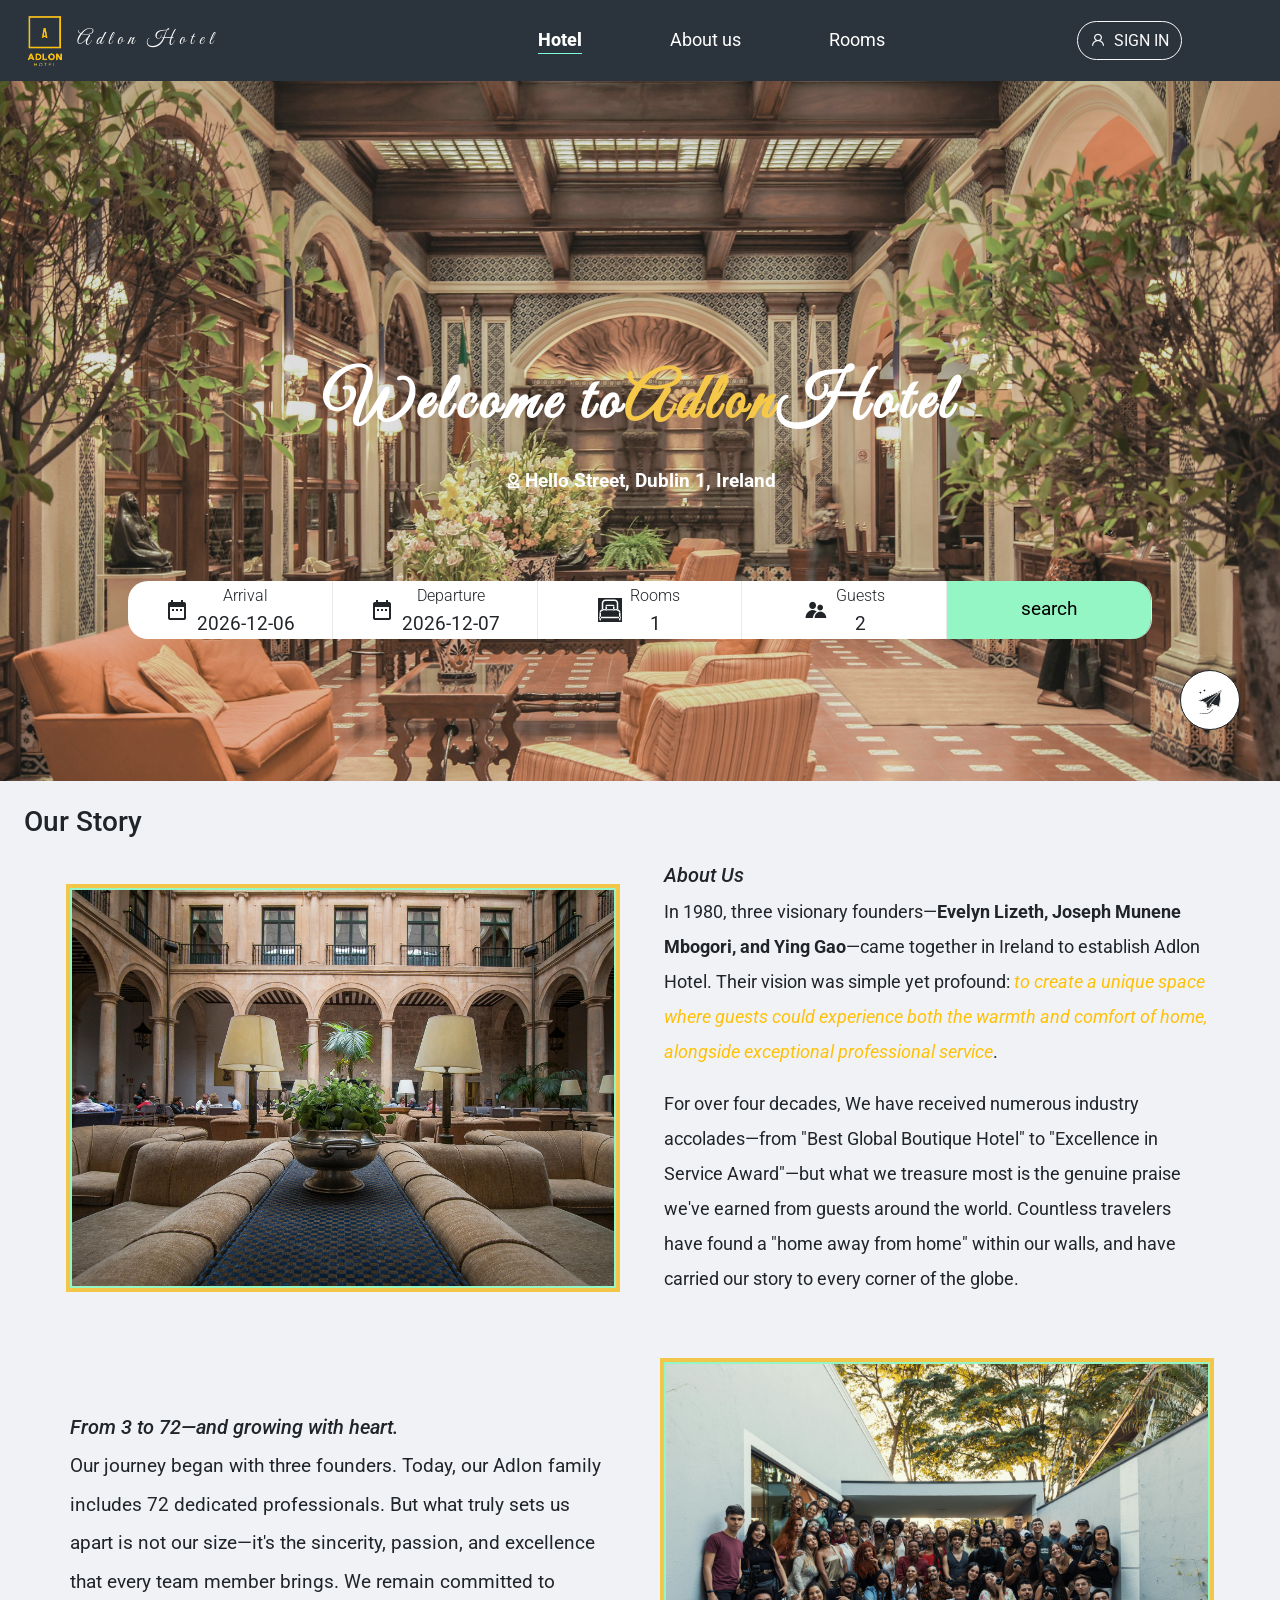
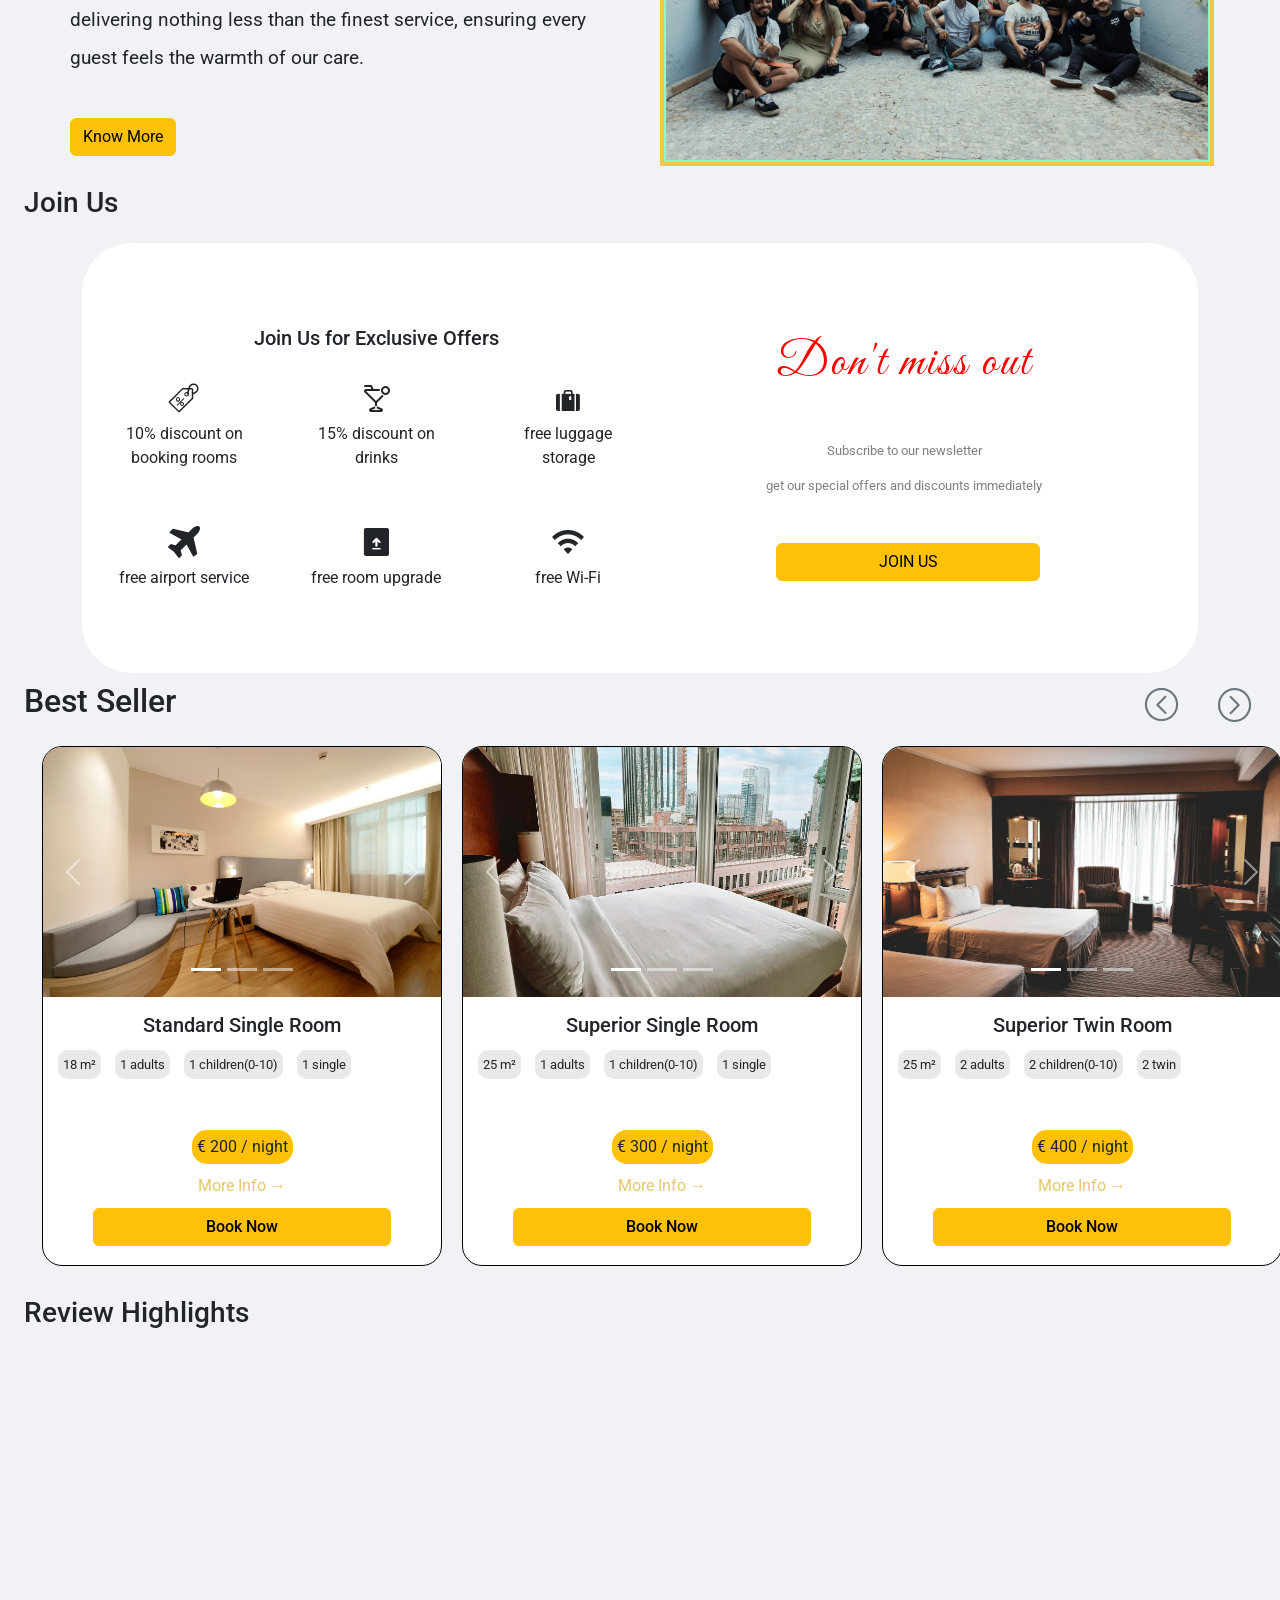
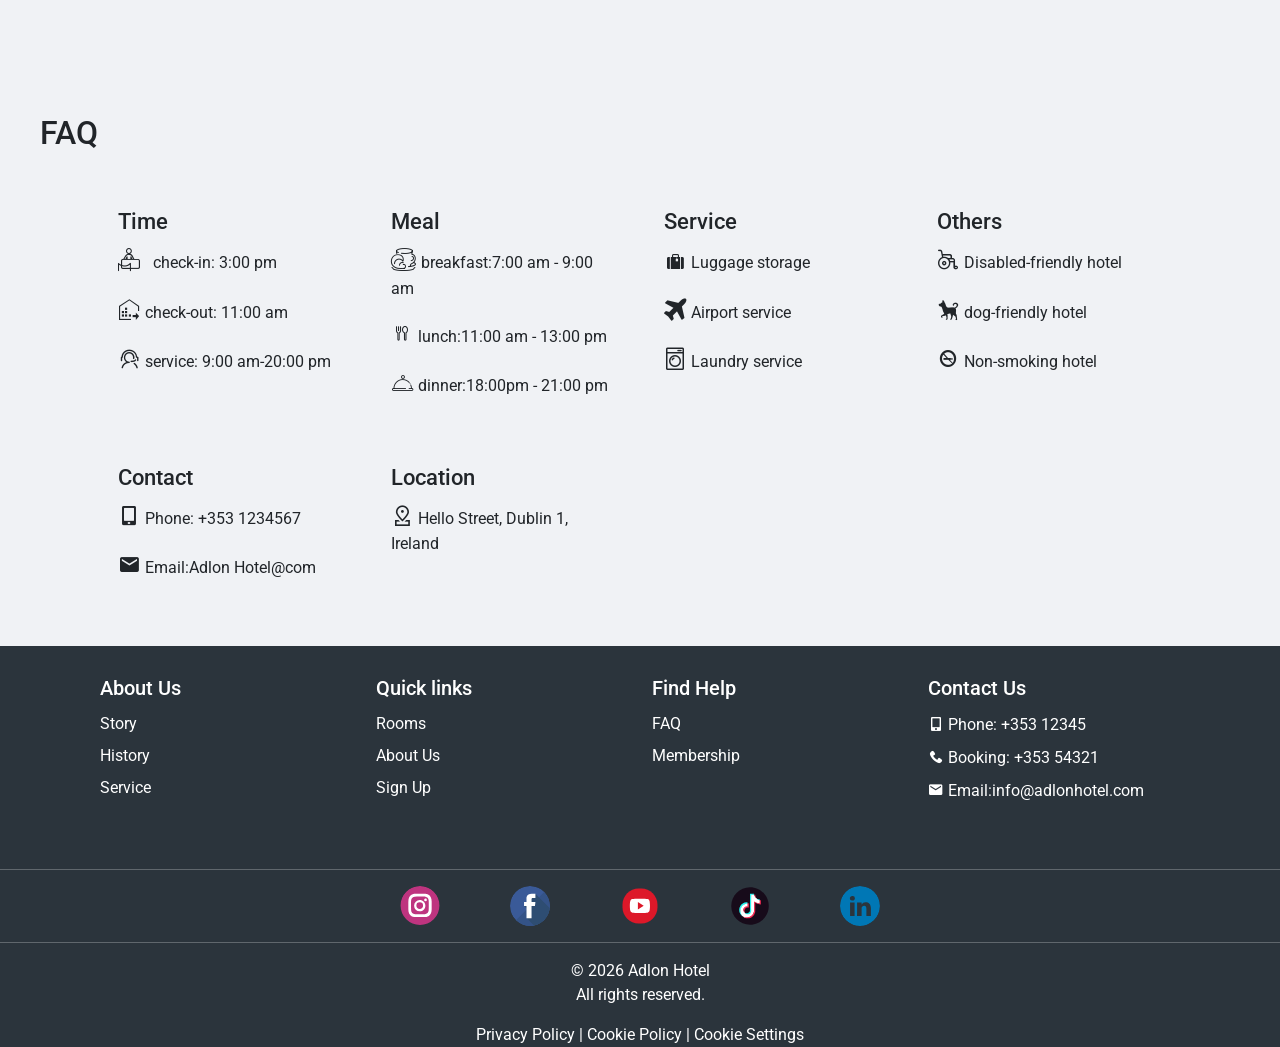
==== commit 6b6ec4f5: "fixed footer" ====
--- a/index.html
+++ b/index.html
@@ -528,7 +528,7 @@
                     <h5 class="normal-title d-none d-md-block">Contact Us</h5>
                     <ul class="collapse collapse-menu d-md-block" id="contactUs"> 
                         <li><a class="collapse-item" href="#contact"><span class="iconfont icon-phone2 me-1"></span>Phone: +353 12345</a></li>
-                        <li><a class="collapse-item" href="#contact"><span class="iconfont icon-phone me-1"></span>booking: +353 54321</a></li>
+                        <li><a class="collapse-item" href="#contact"><span class="iconfont icon-phone me-1"></span>Booking: +353 54321</a></li>
                         <li><a class="collapse-item" href="#contact"><span class="iconfont icon-email me-1"></span>Email:info@adlonhotel.com</a></li>
                     </ul>
                 </div>
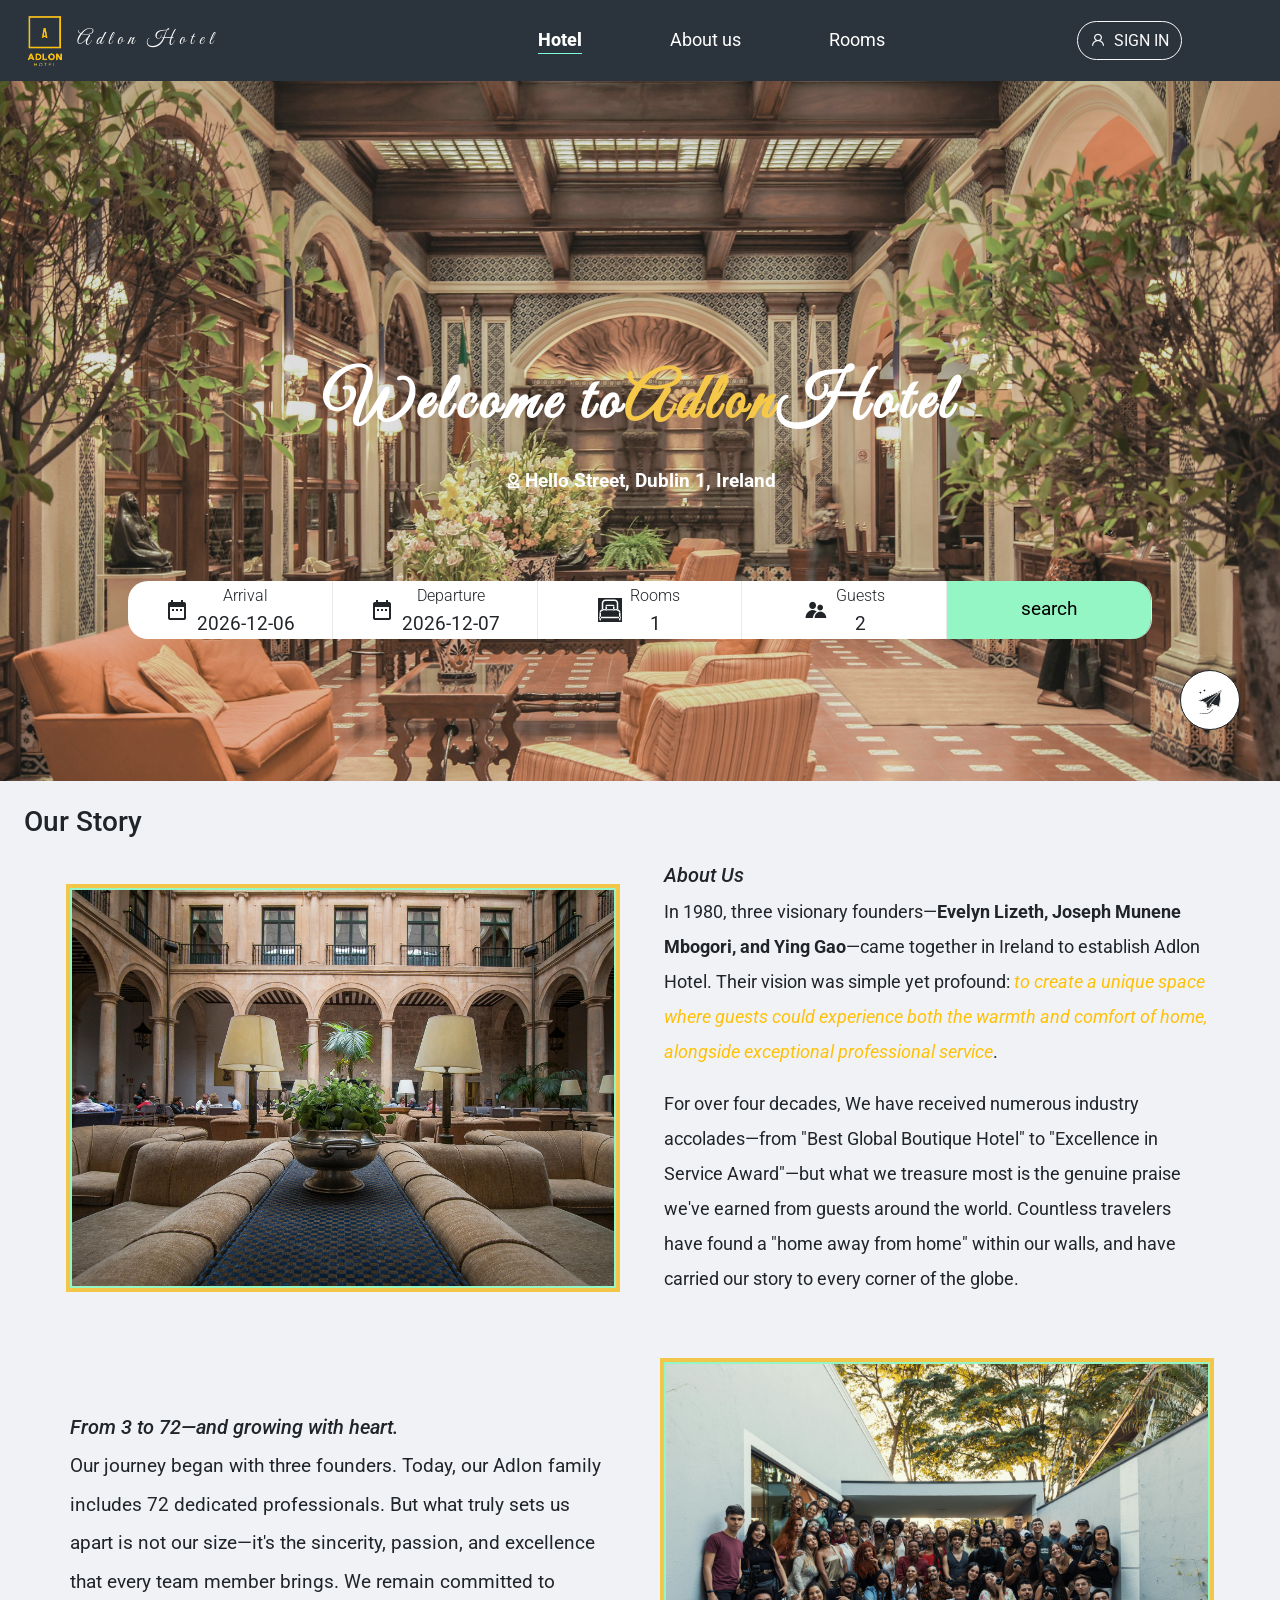
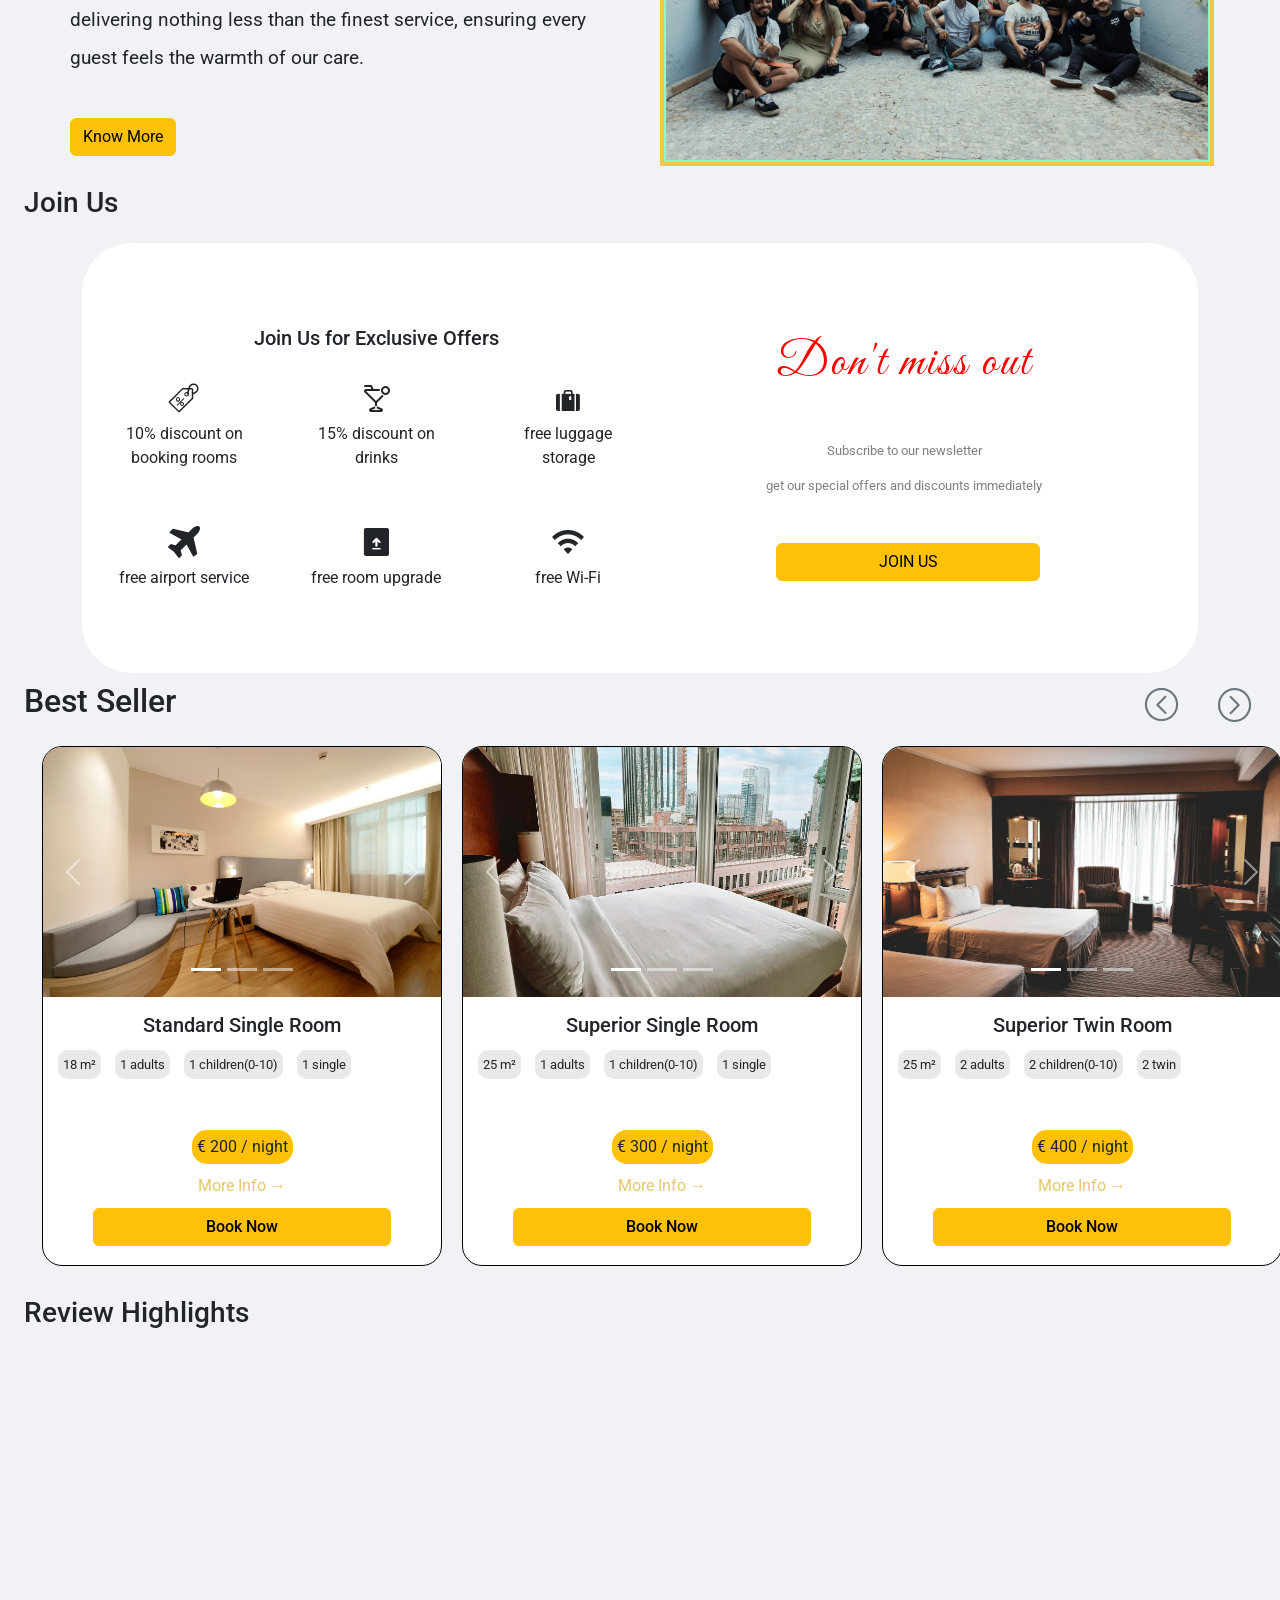
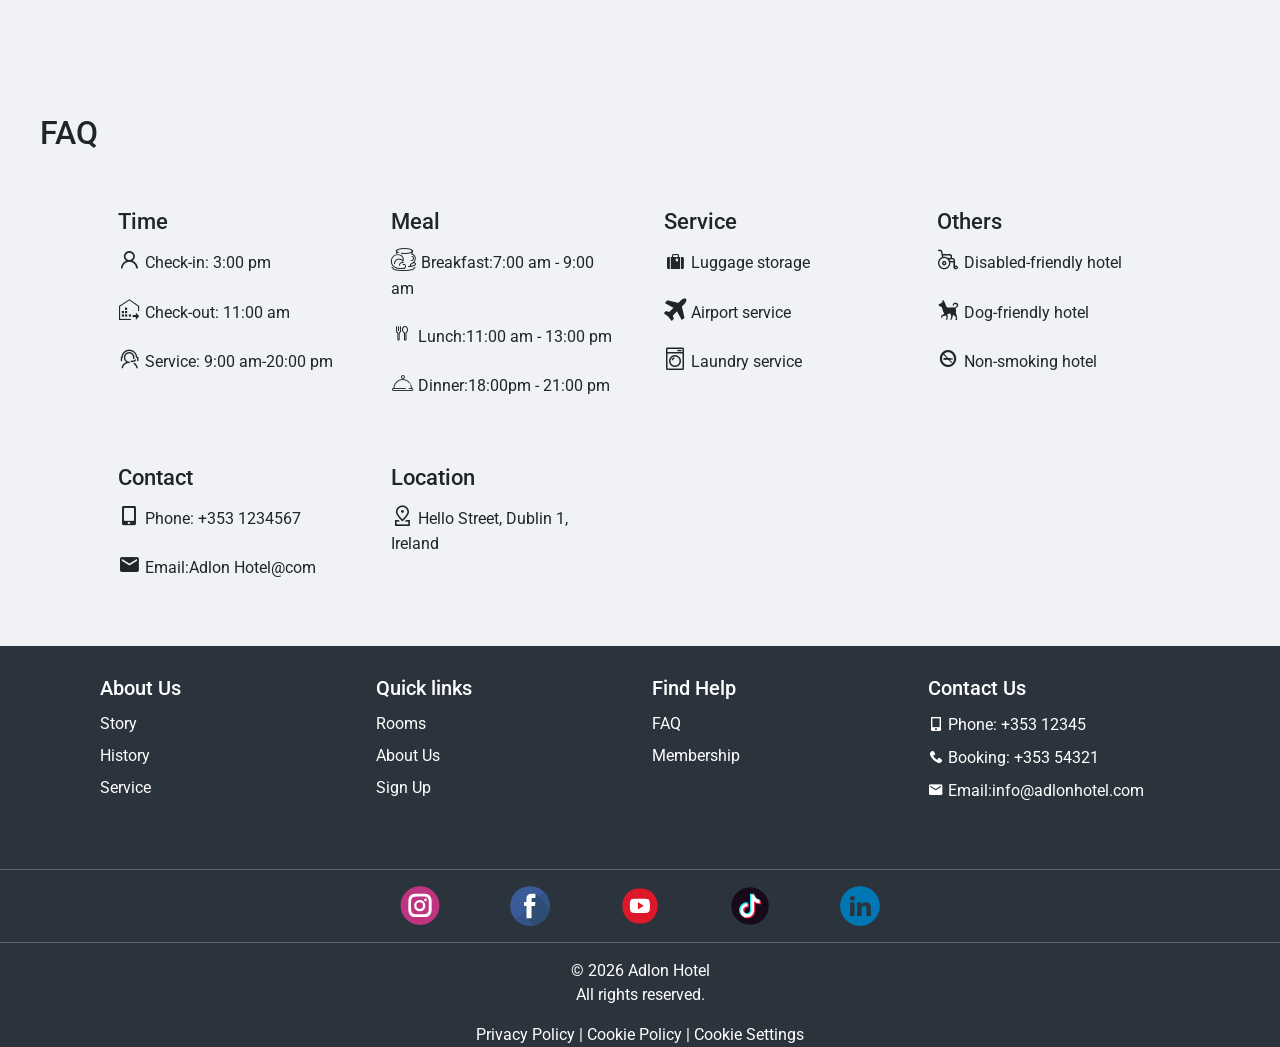
==== commit 6fbee009: "04-09" ====
--- a/index.html
+++ b/index.html
@@ -249,7 +249,7 @@
     <!-- end brand story section -->
     <!-- club section -->
         <div class="club-section mt-4">
-        <h3 class="mb-4 ms-4" id="joinUs">Join Us</h3>
+        <h3 class="mb-4 ms-4" id="membership">Join Us</h3>
         <div class="container">
         <div class="wrapper">
                 <div class="col-12 col-md-6 d-none d-md-block">
@@ -283,7 +283,7 @@
                         </div>
                     </div>
                 </div>
-                <div class="col-12 col-md-6 sign-col" id="membership"> 
+                <div class="col-12 col-md-6 sign-col"> 
                     <h5 class="sign-title mb-5">Don't miss out</h5>
                     <div class="mt-5 mb-5">
                     <p>Subscribe to our newsletter</p>
@@ -433,17 +433,17 @@
                 <div class="col">
                     <div class="Time">
                         <h5>Time</h5>
-                        <p><span class="iconfont icon-express-check-in-check-out"></span>check-in: 3:00 pm</p>
-                        <p><span class="iconfont icon-nav_check-out"></span>check-out: 11:00 am</p>
-                        <p><span class="iconfont icon-service"></span>service: 9:00 am-20:00 pm</p>
+                        <p><span class="iconfont icon-user1"></span>Check-in: 3:00 pm</p>
+                        <p><span class="iconfont icon-nav_check-out"></span>Check-out: 11:00 am</p>
+                        <p><span class="iconfont icon-service"></span>Service: 9:00 am-20:00 pm</p>
                     </div>
                 </div>
                 <div class="col">
                     <div class="Meals">
                         <h5>Meal</h5>
-                        <p><span class="iconfont icon-breakfast"></span>breakfast:7:00 am - 9:00 am</p>
-                        <p><span class="iconfont icon-dinner1"></span>lunch:11:00 am - 13:00 pm </p>
-                        <p><span class="iconfont icon-dinner"></span>dinner:18:00pm - 21:00 pm</p>
+                        <p><span class="iconfont icon-breakfast"></span>Breakfast:7:00 am - 9:00 am</p>
+                        <p><span class="iconfont icon-dinner1"></span>Lunch:11:00 am - 13:00 pm </p>
+                        <p><span class="iconfont icon-dinner"></span>Dinner:18:00pm - 21:00 pm</p>
                     </div>
                 </div>
                 <div class="col">
@@ -458,7 +458,7 @@
                     <div class="others">
                         <h5>Others</h5>
                         <p><span class="iconfont icon-disabledfacilities"></span>Disabled-friendly hotel</p>
-                        <p><span class="iconfont icon-dog"></span>dog-friendly hotel</p>
+                        <p><span class="iconfont icon-dog"></span>Dog-friendly hotel</p>
                         <p><span class="iconfont icon-fi-no-smoking"></span>Non-smoking hotel</p>
                     </div>
                 </div>
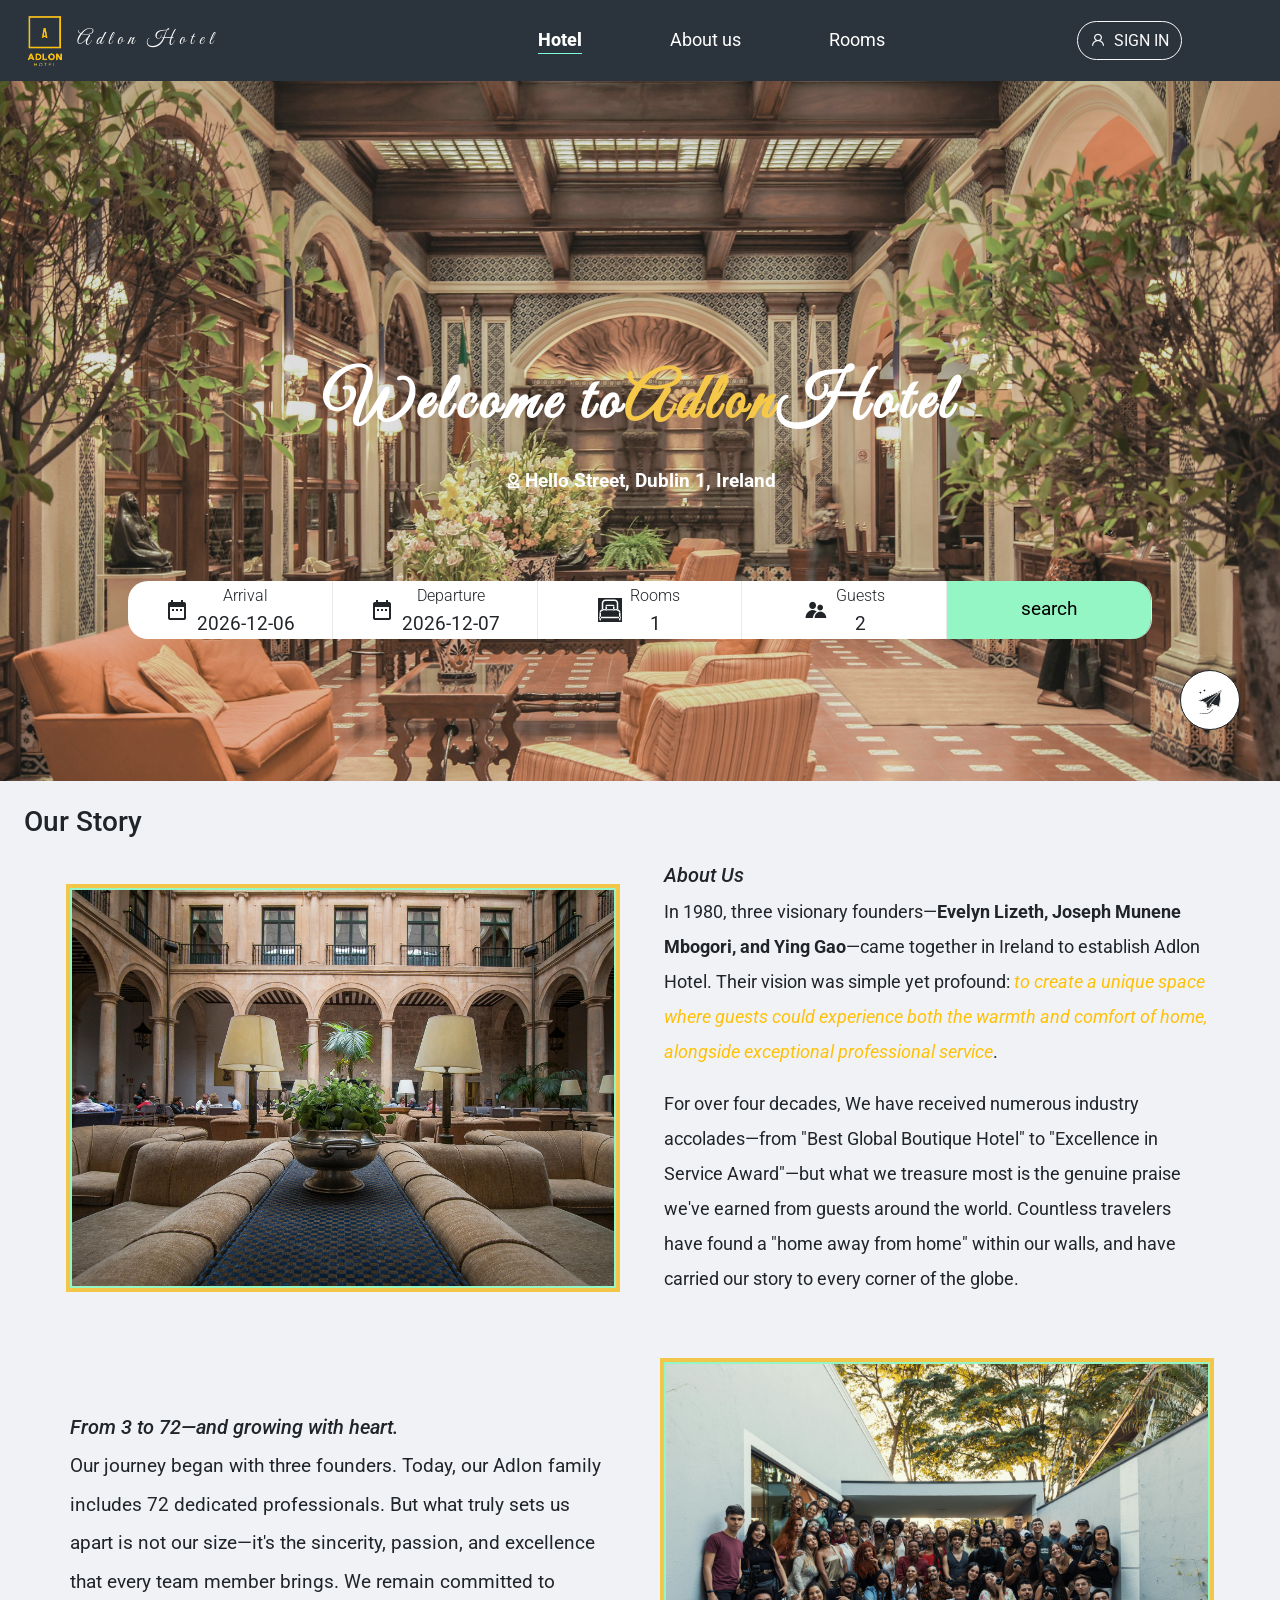
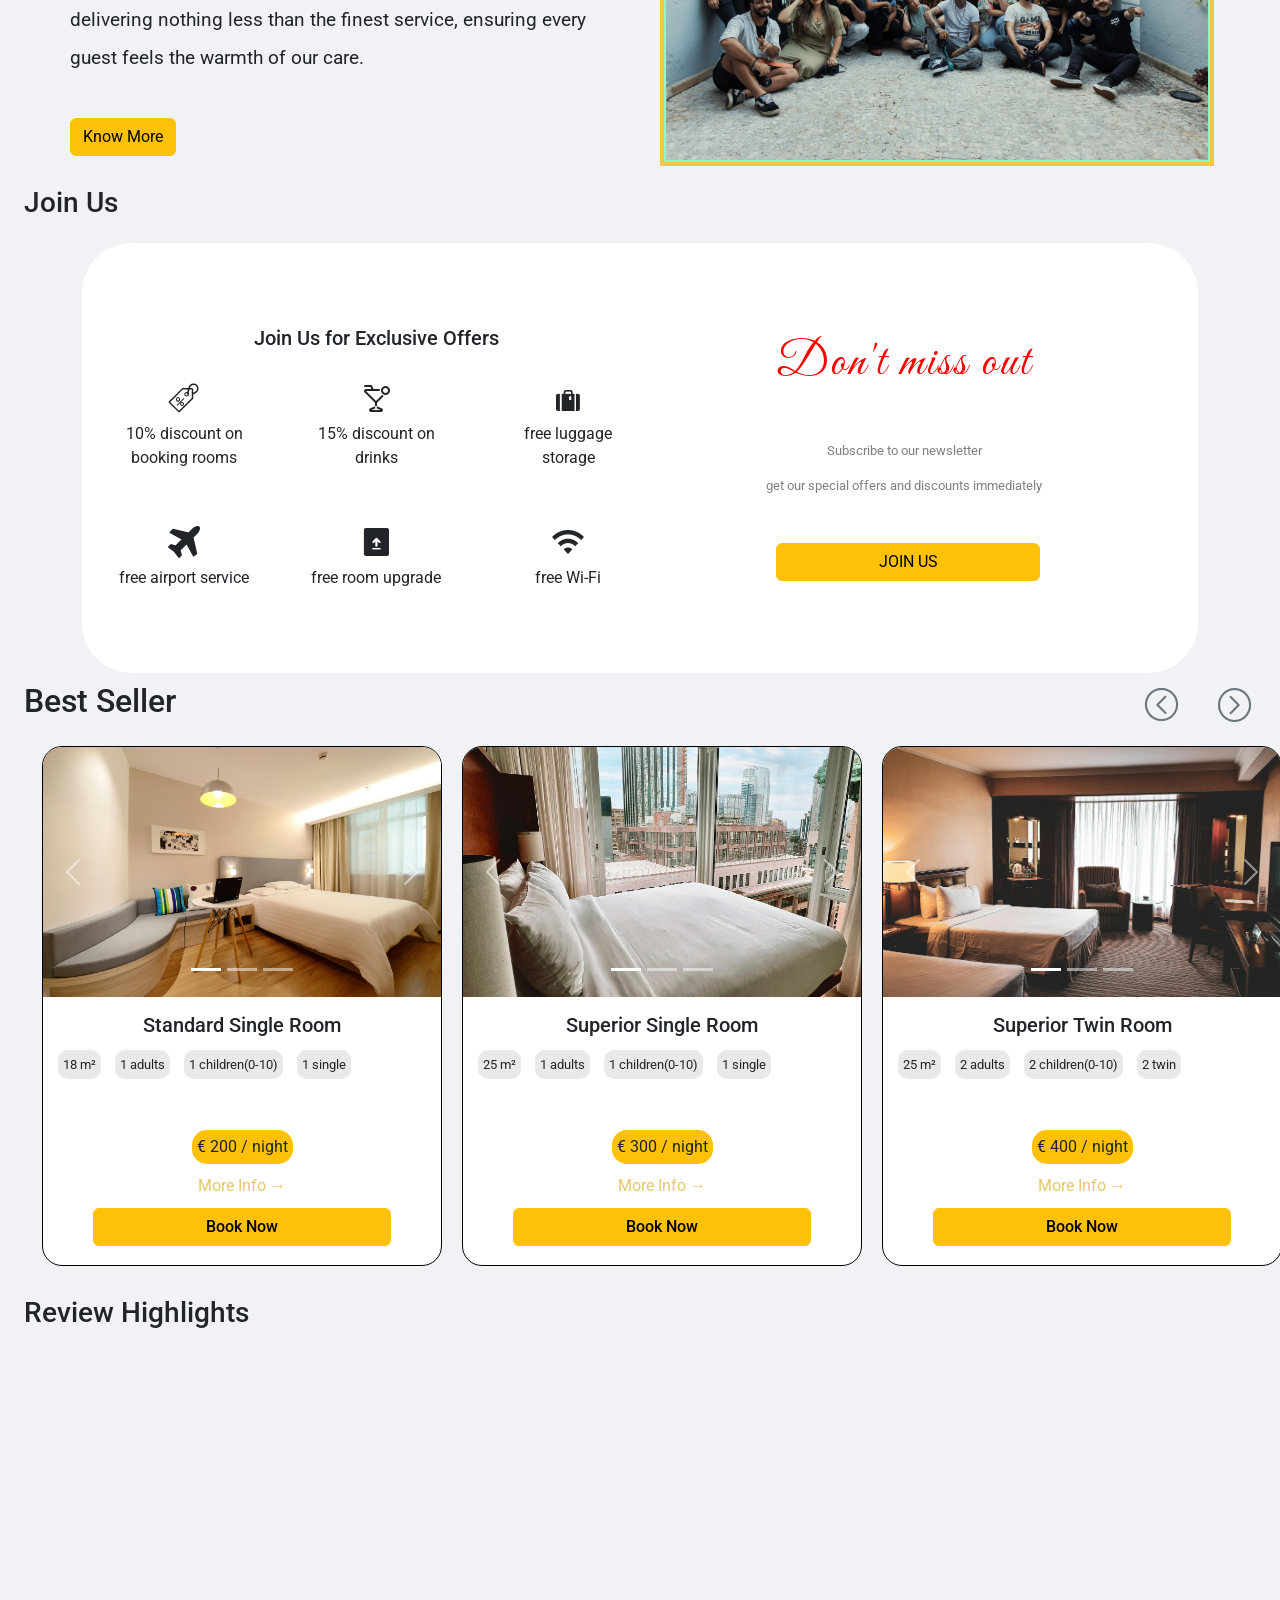
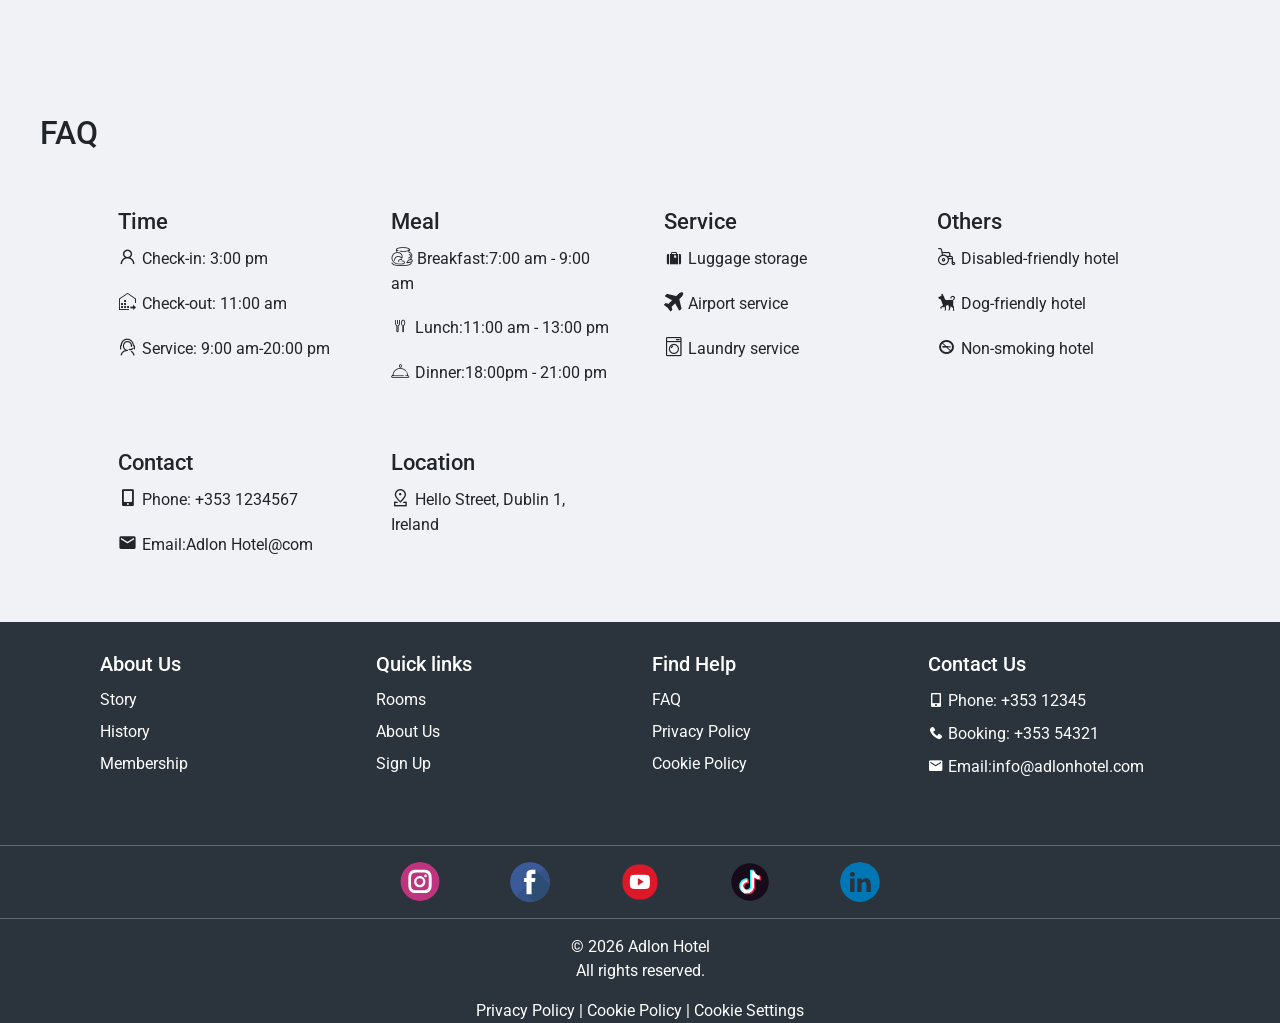
==== commit 53c9e3b8: "fixed footer 0409" ====
--- a/index.html
+++ b/index.html
@@ -493,7 +493,7 @@
                     <ul class="collapse collapse-menu d-md-block" id="aboutUs"> 
                         <li><a class="collapse-item" href="#story">Story</a></li>
                         <li><a class="collapse-item" href="#ourStory">History</a></li>
-                        <li><a class="collapse-item" href="#service">Service</a></li>
+                        <li><a class="collapse-item" href="#membership">Membership</a></li>
                     </ul>
                 </div>
                 <!-- Quick links -->
@@ -516,8 +516,8 @@
                     <h5 class="normal-title d-none d-md-block">Find Help</h5>
                     <ul class="collapse collapse-menu d-md-block" id="findHelp"> 
                         <li><a class="collapse-item" href="#FAQ">FAQ</a></li>
-                        <li><a class="collapse-item" href="#membership">Membership</a></li>
-                        
+                        <li>Privacy Policy</li>
+                        <li>Cookie Policy</li>
                     </ul>
                 </div>
                 <!-- Contact Us -->
--- a/css/ying-index.css
+++ b/css/ying-index.css
@@ -684,7 +684,7 @@
     font-size: 1.4rem;
 }
 .FAQ-section .iconfont {
-    font-size: 1.4rem;
+    font-size: 1.2rem;
     margin-right: 5px;
 }
 
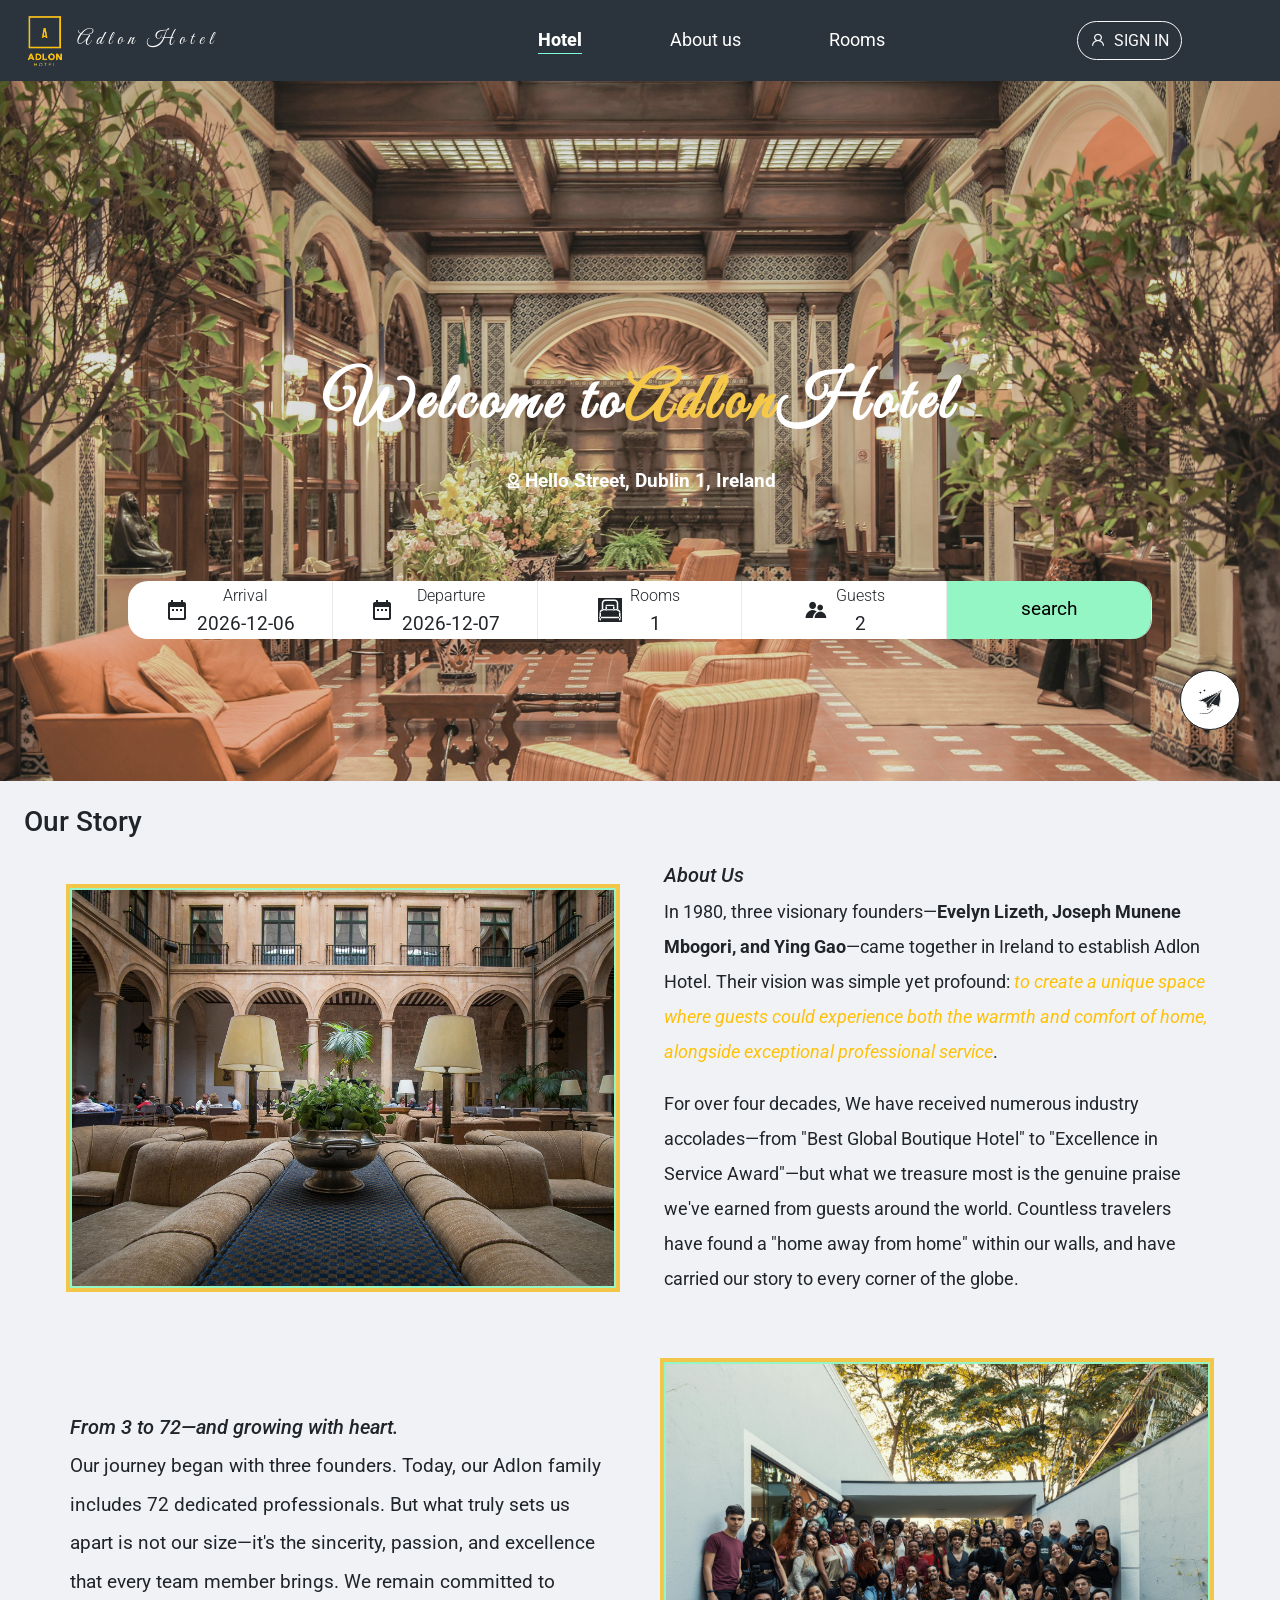
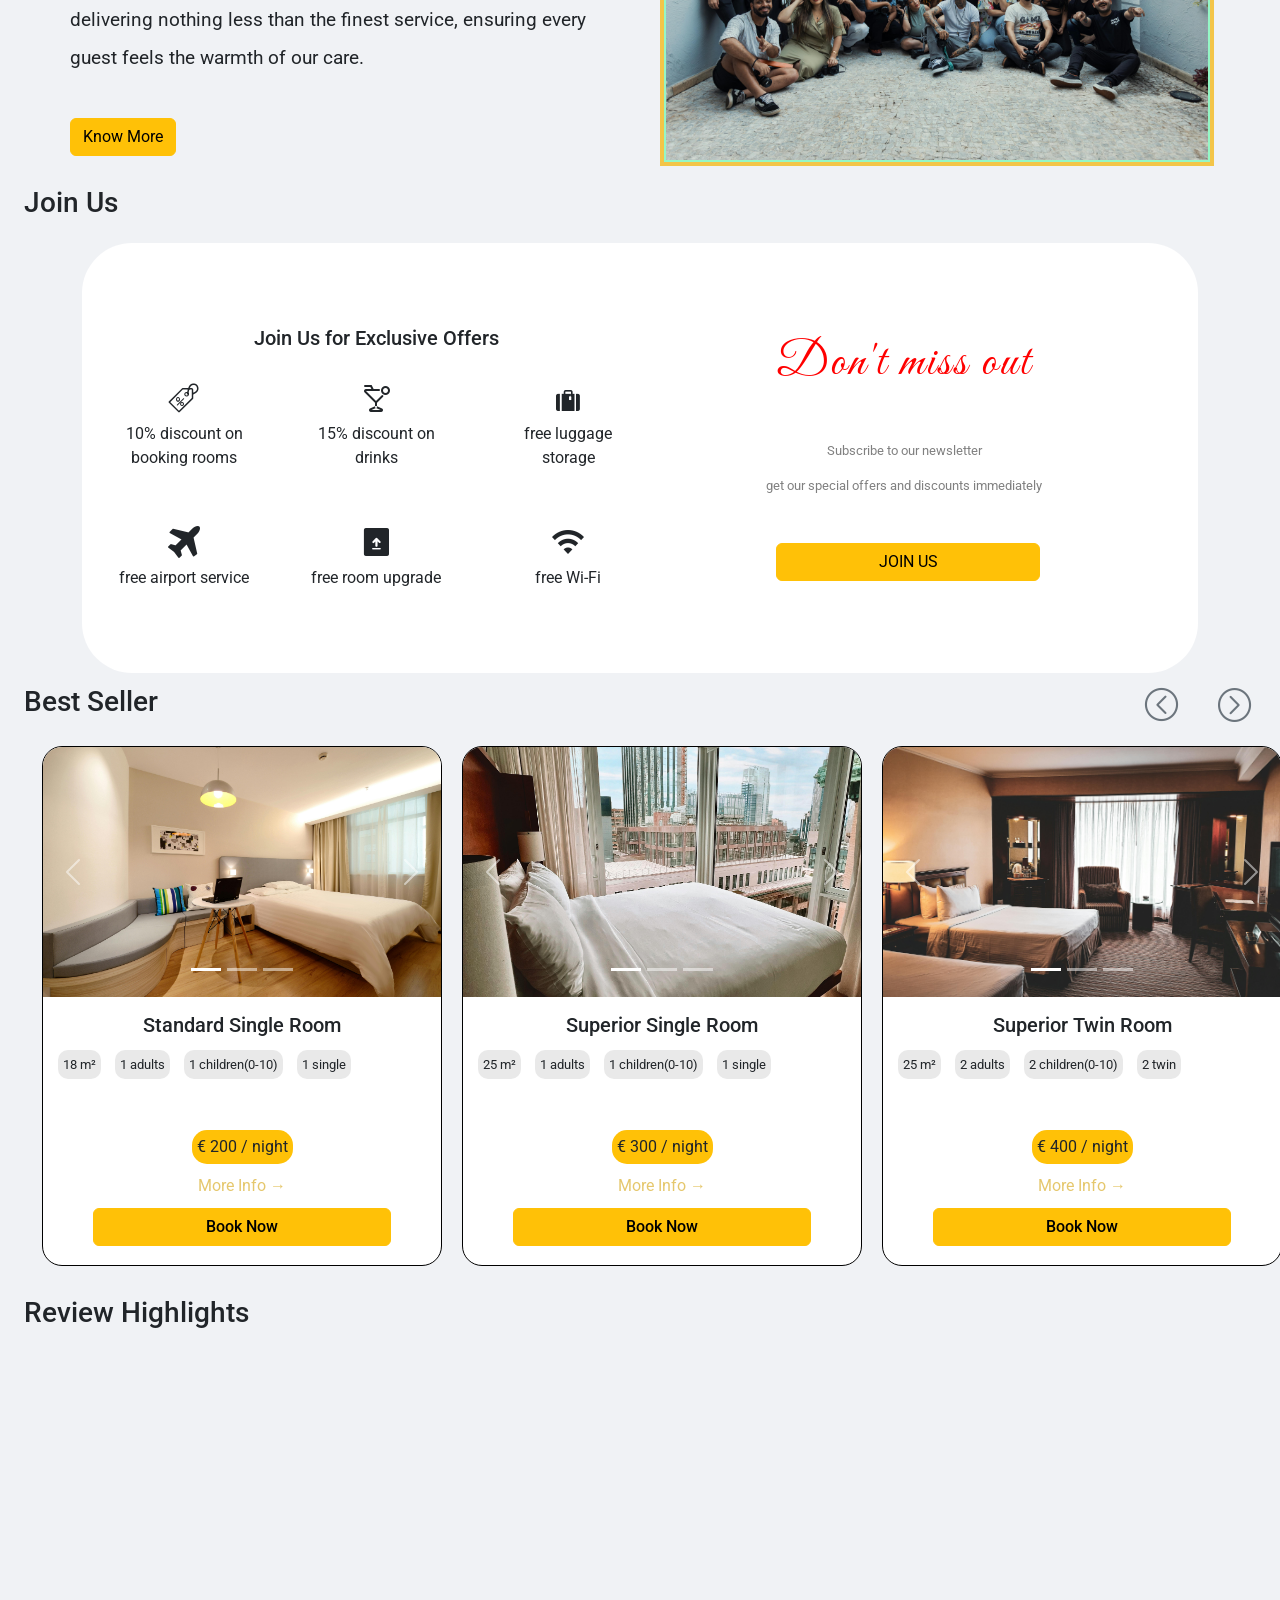
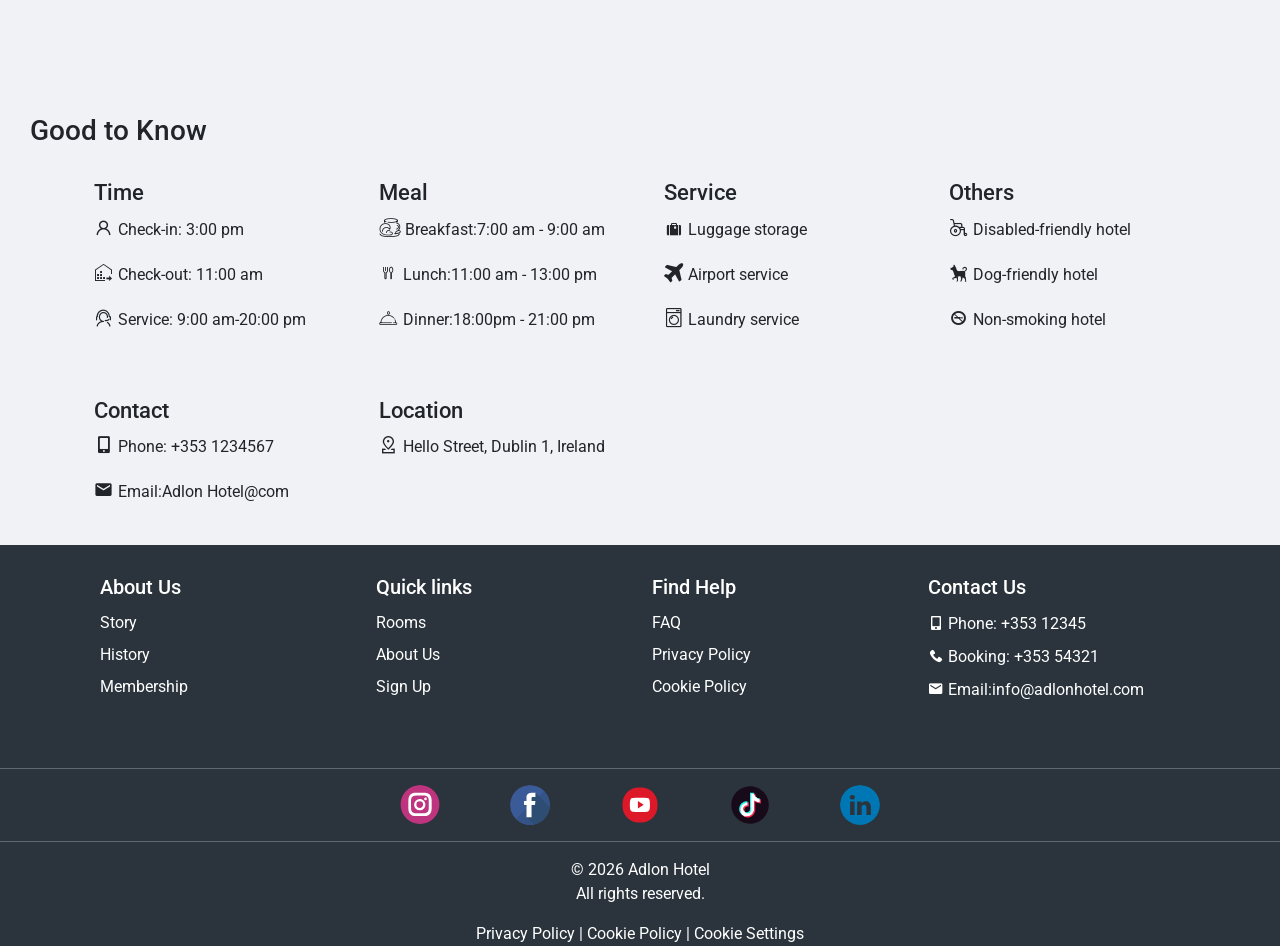
==== commit 72f7f0e9: "fixed footer 04-10" ====
--- a/index.html
+++ b/index.html
@@ -298,7 +298,7 @@
     <!-- carousel section -->
     <div class="carousel-section">
         <div class="section-header d-flex justify-content-between mb-2 align-items-center">
-            <h2 class="header-title ms-4">Best Seller</h2>
+            <h3 class="header-title ms-4">Best Seller</h3>
             <div class="btns">
             <button class="arrow-left btn btn-outline-secondary iconfont icon-circle-left"></button>
             <button class="arrow-right btn btn-outline-secondary iconfont icon-circle-right me-3"></button>
@@ -427,8 +427,8 @@
 
     <!-- FAQ section -->
      <div class="FAQ-section">
-        <div id="FAQ"><h2>FAQ</h2></div>
-        <div class="container p-5">
+        <h3>Good to Know</h3>
+        <div class="container p-4">
             <div class="row row-cols-2 row-cols-md-3 row-cols-lg-4 g-5">
                 <div class="col">
                     <div class="Time">
@@ -515,7 +515,7 @@
                     <!-- normal title in large screen -->
                     <h5 class="normal-title d-none d-md-block">Find Help</h5>
                     <ul class="collapse collapse-menu d-md-block" id="findHelp"> 
-                        <li><a class="collapse-item" href="#FAQ">FAQ</a></li>
+                        <li>FAQ</li>
                         <li>Privacy Policy</li>
                         <li>Cookie Policy</li>
                     </ul>
--- a/css/ying-index.css
+++ b/css/ying-index.css
@@ -678,7 +678,7 @@
 
 /* FAQ section */
 .FAQ-section{
-    padding: 0 40px;
+    padding: 0 30px;
 }
 .FAQ-section h5 {
     font-size: 1.4rem;
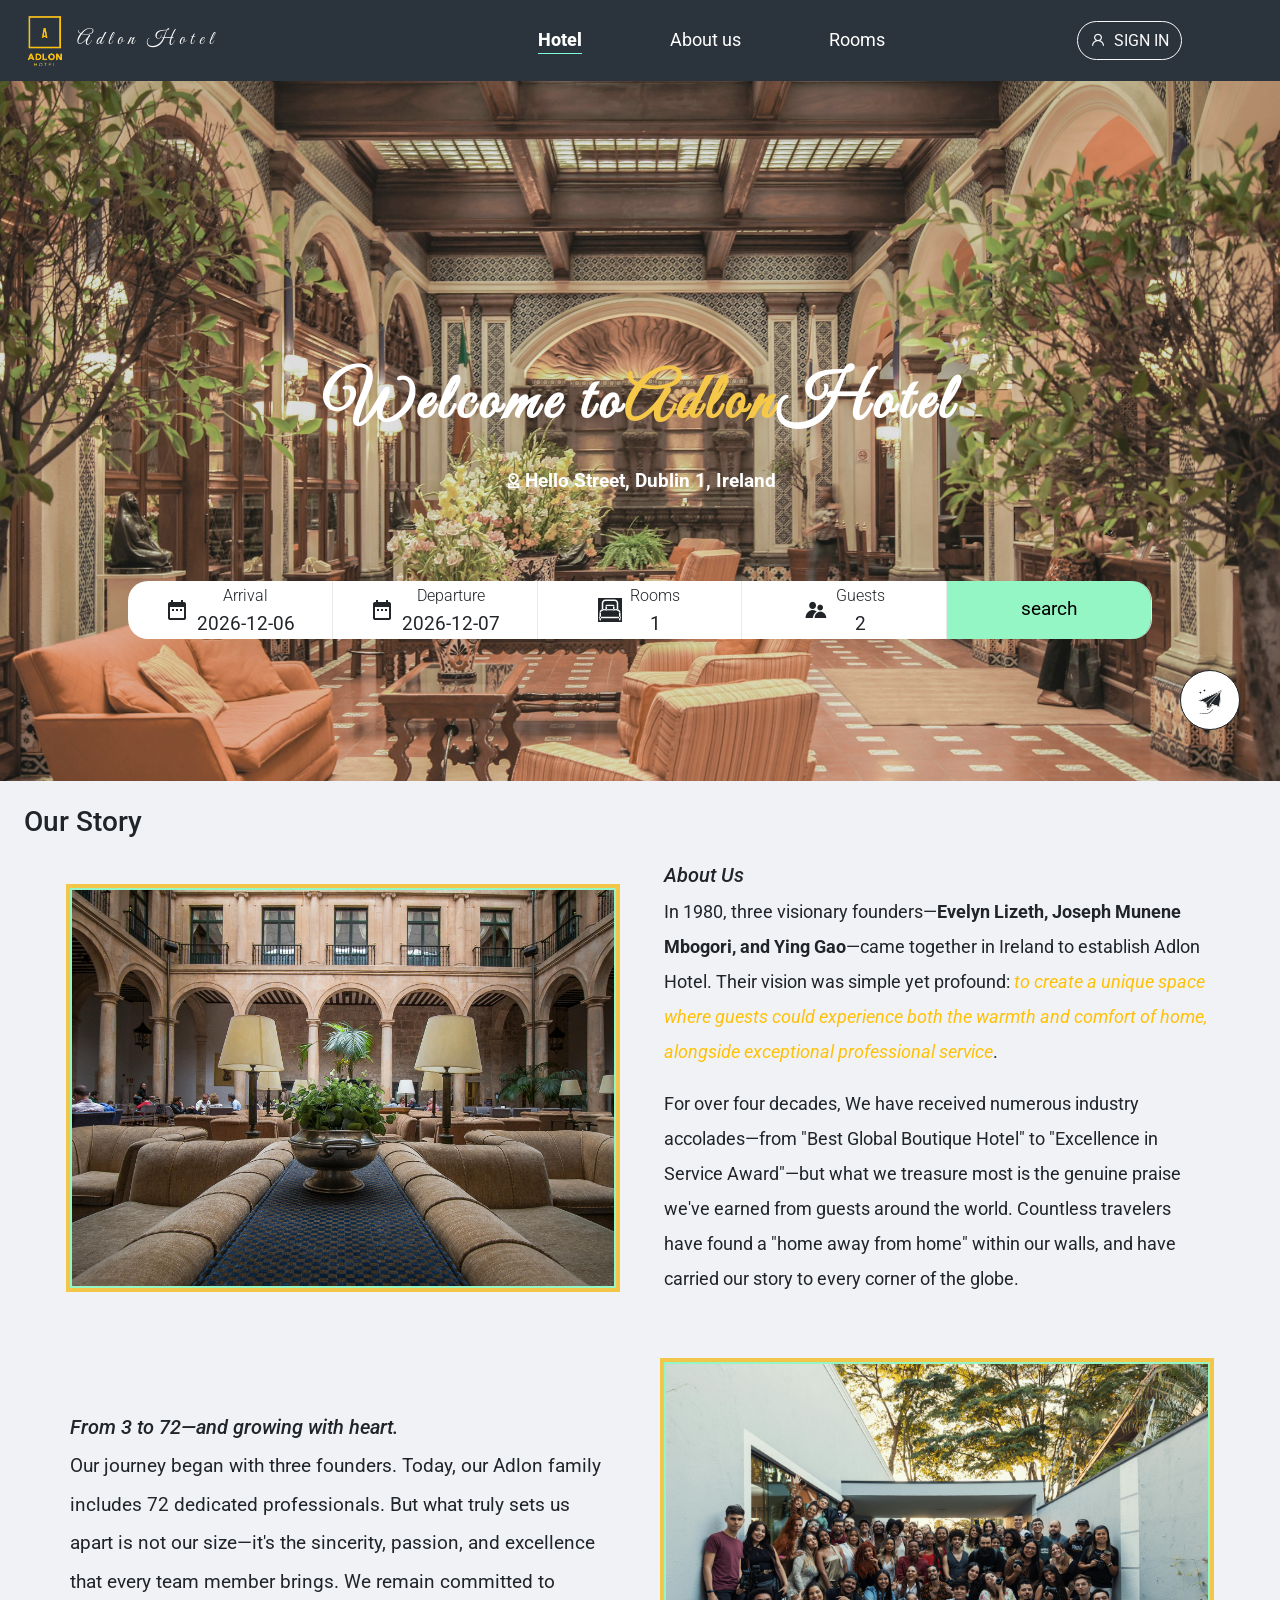
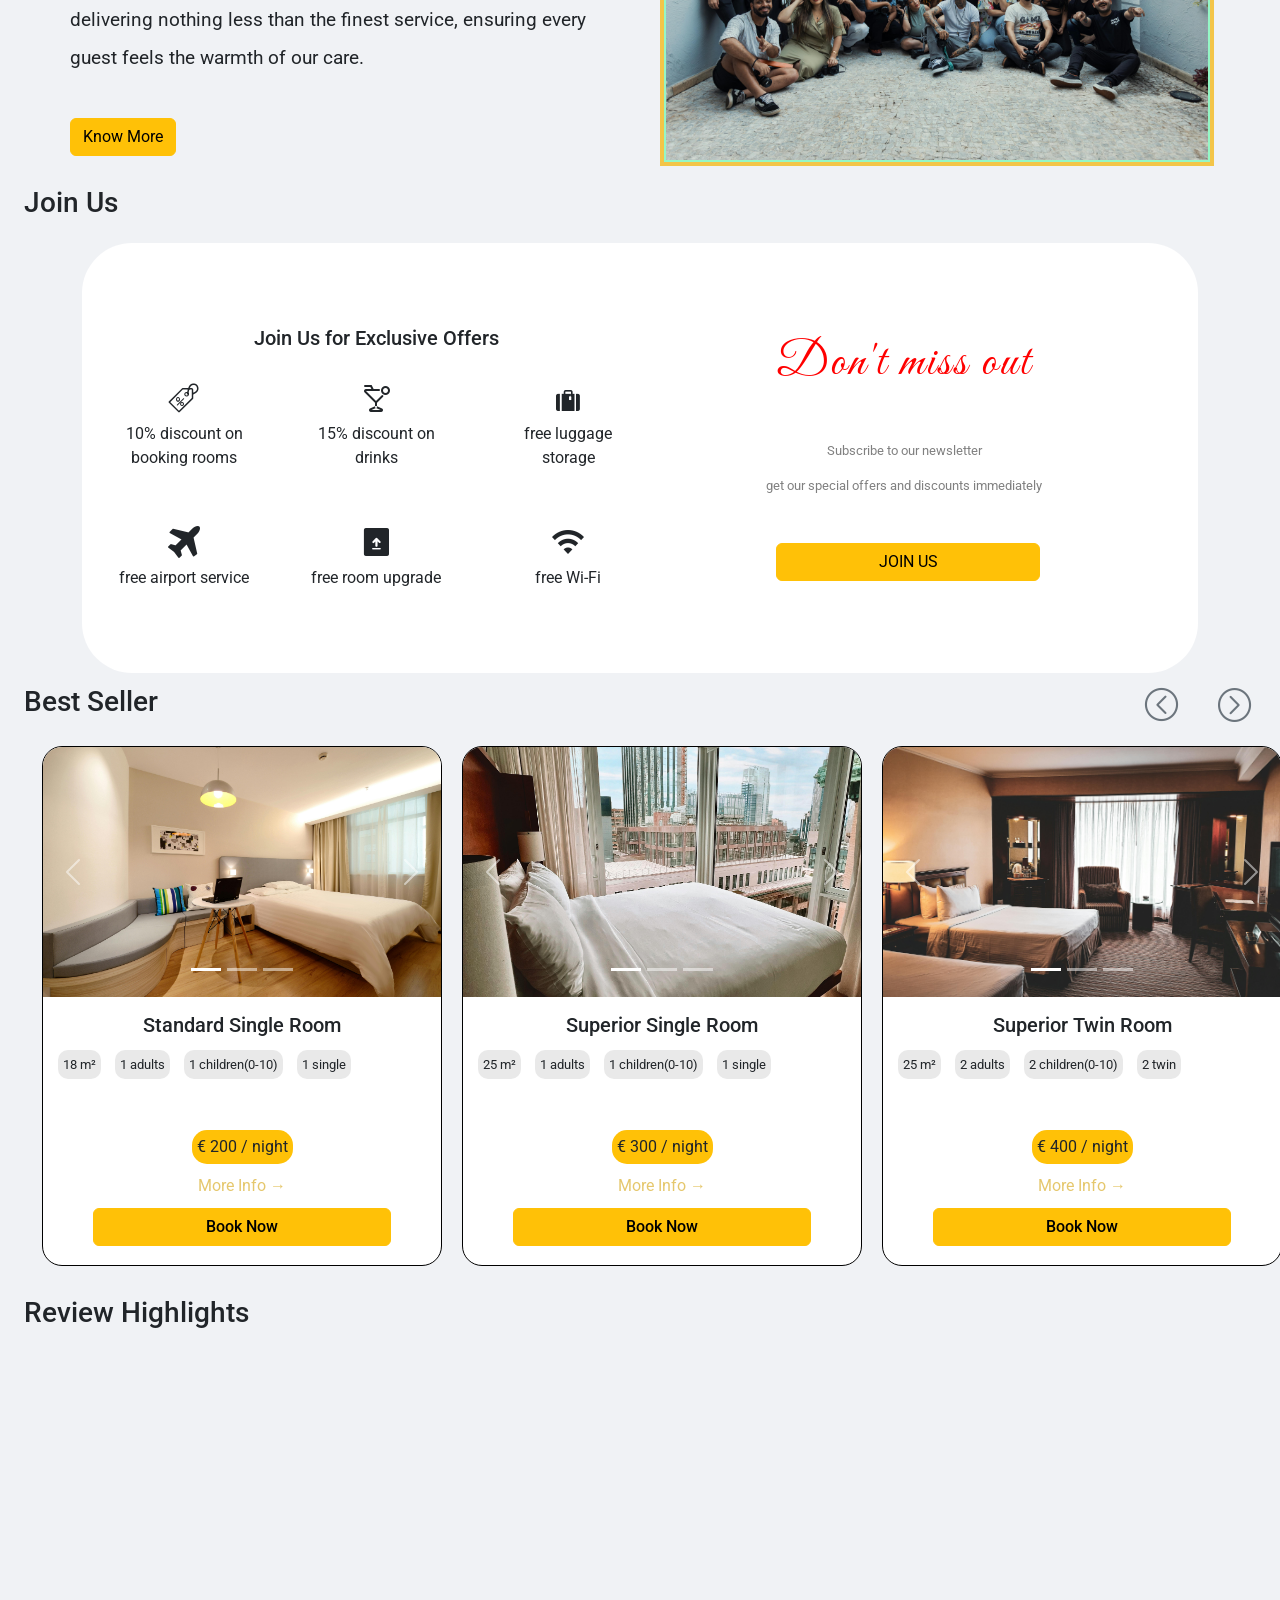
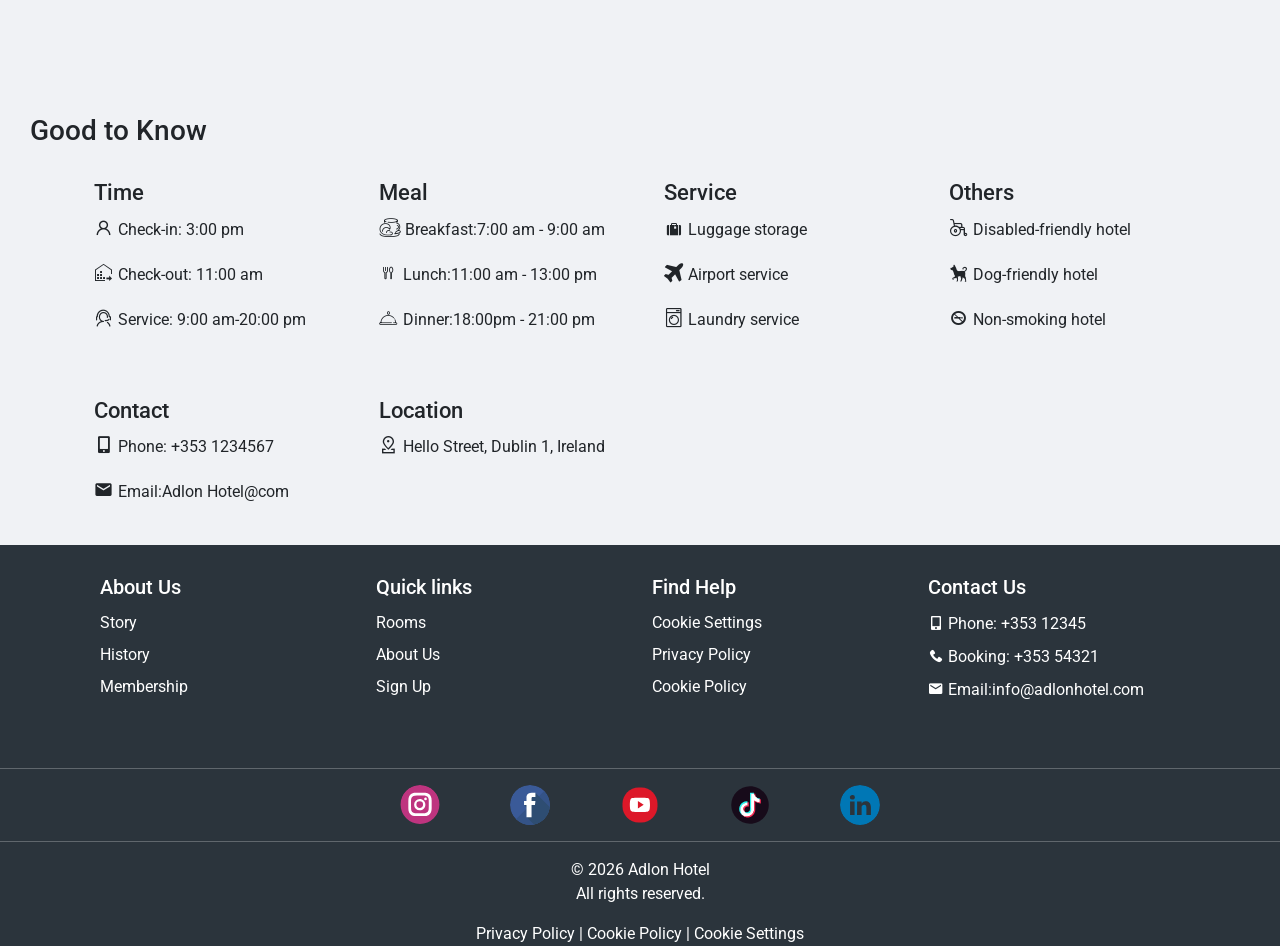
==== commit ebf9370a: "fixed footer 04-10" ====
--- a/index.html
+++ b/index.html
@@ -515,7 +515,7 @@
                     <!-- normal title in large screen -->
                     <h5 class="normal-title d-none d-md-block">Find Help</h5>
                     <ul class="collapse collapse-menu d-md-block" id="findHelp"> 
-                        <li>FAQ</li>
+                        <li>Cookie Settings</li>
                         <li>Privacy Policy</li>
                         <li>Cookie Policy</li>
                     </ul>
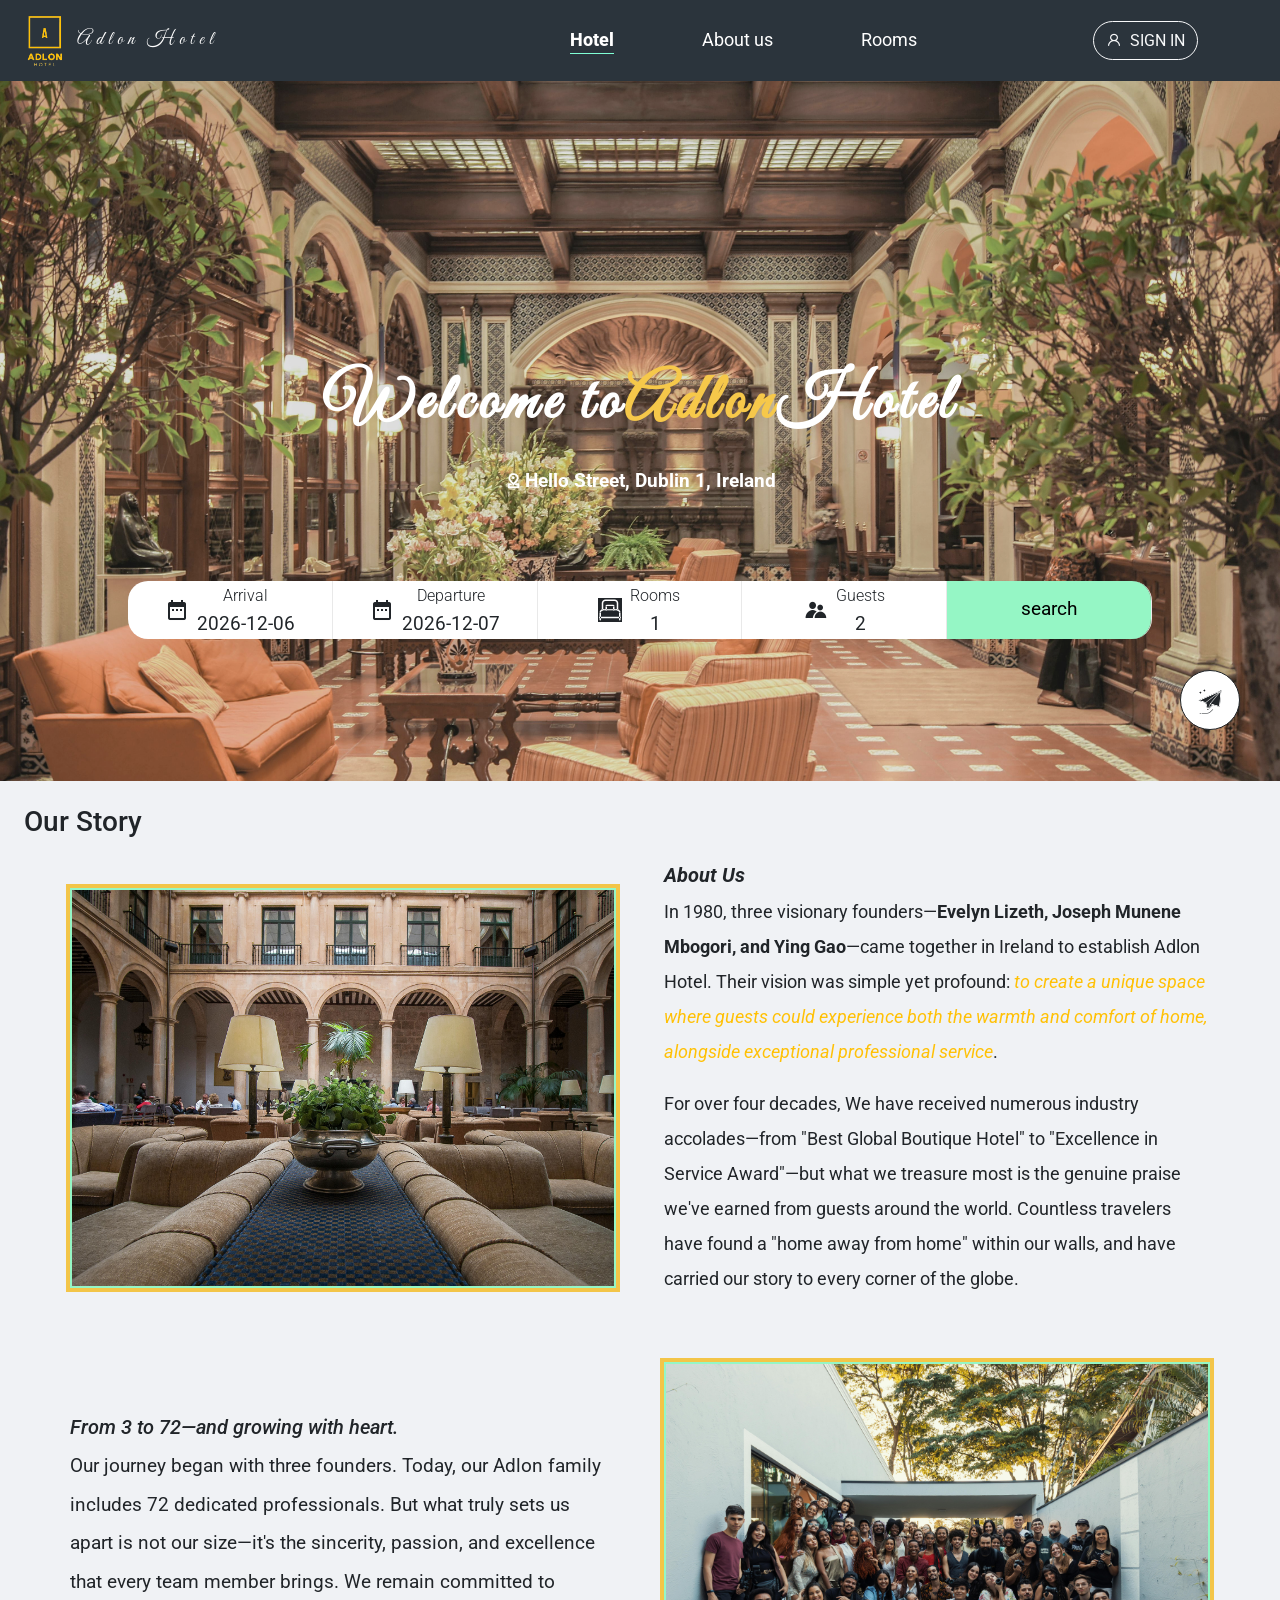
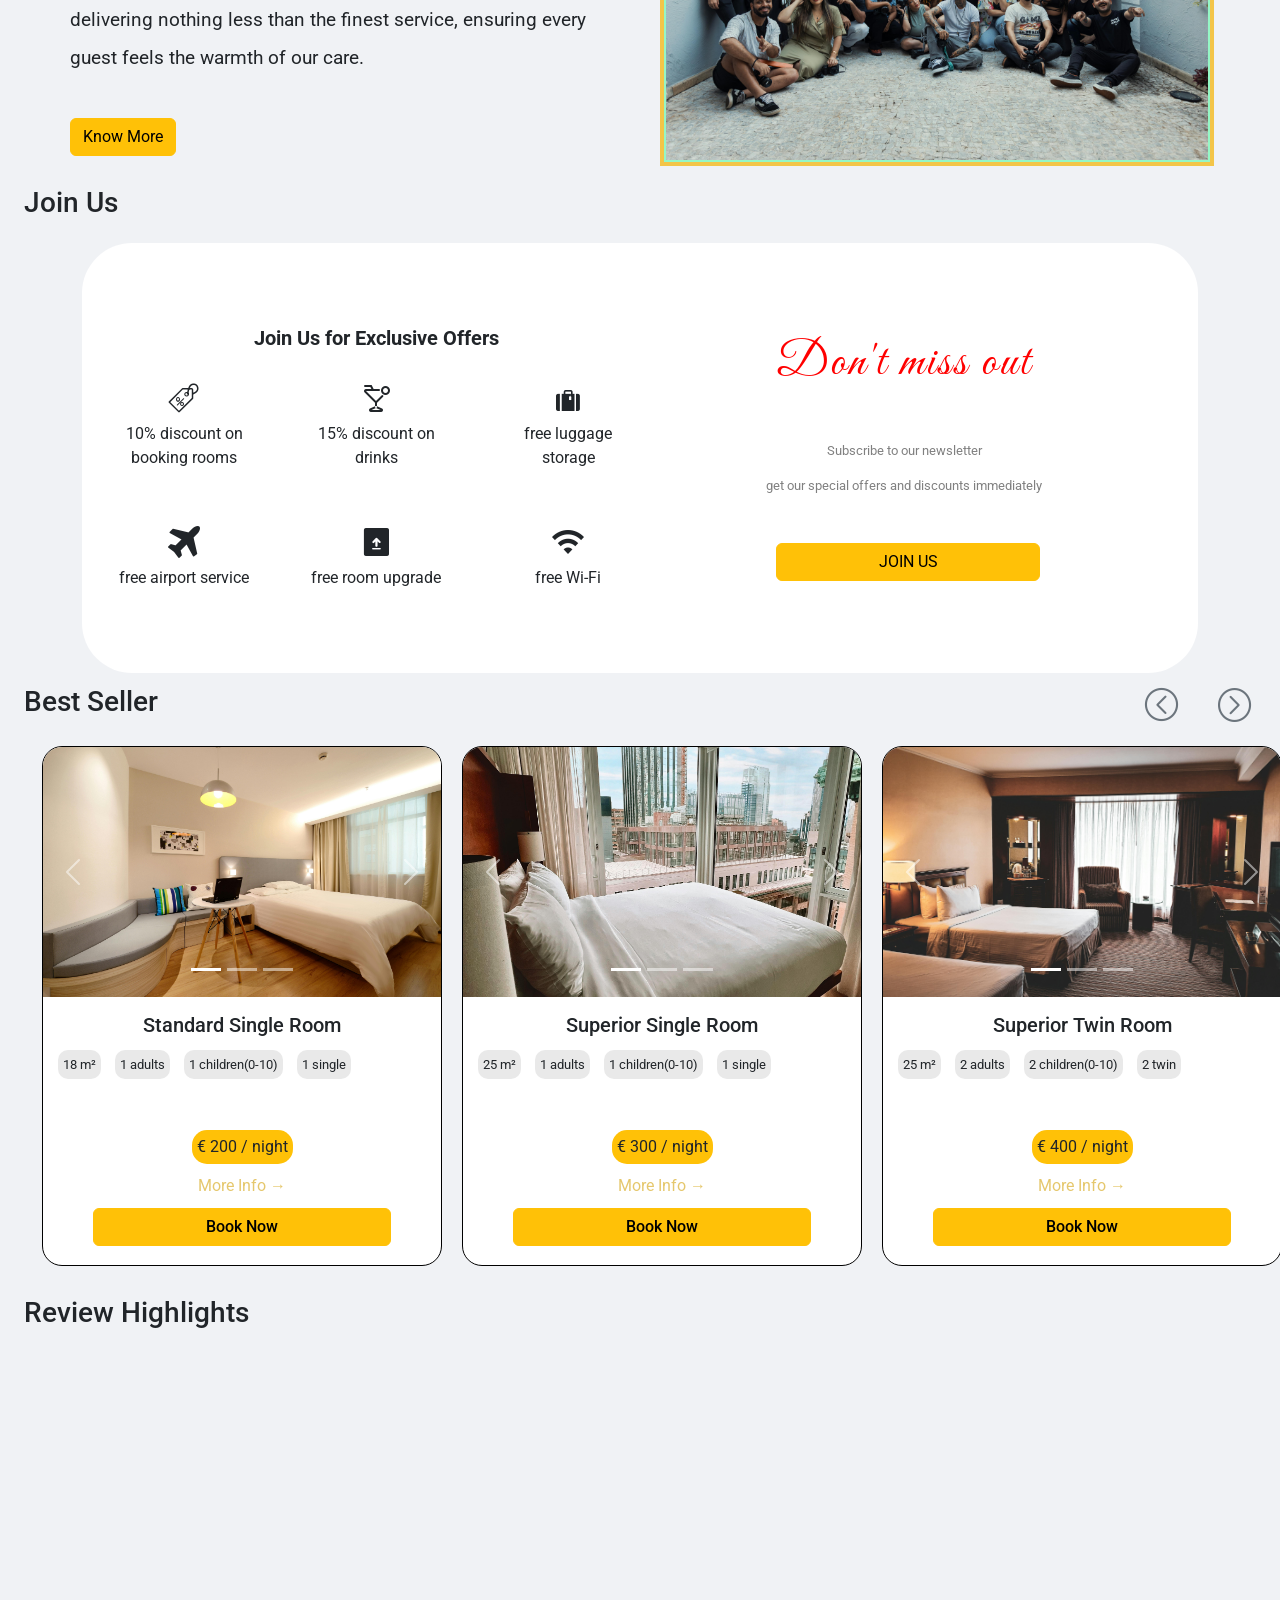
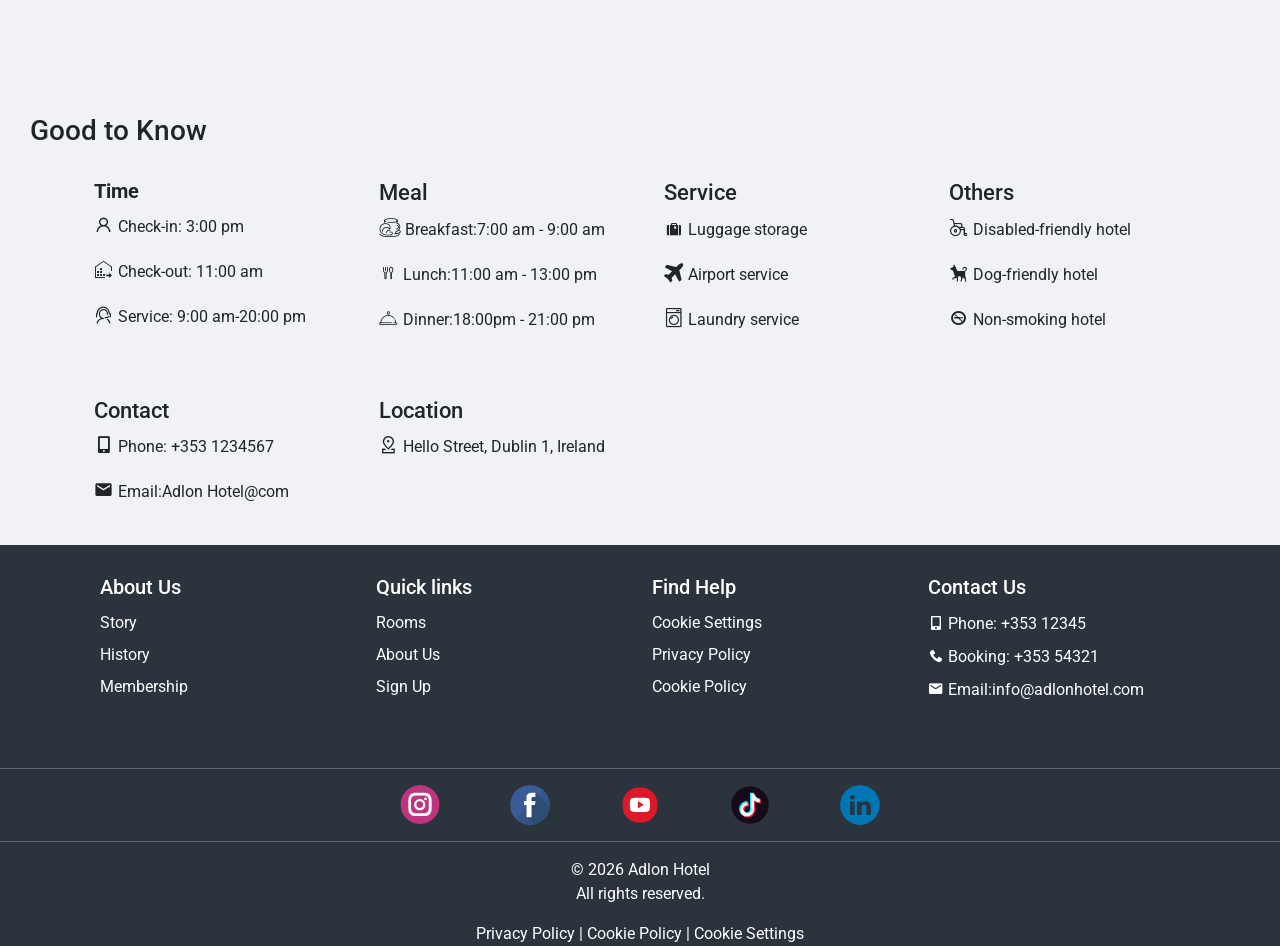
==== commit 993dfa84: "0414" ====
--- a/index.html
+++ b/index.html
@@ -58,7 +58,9 @@
                 </a>
             </li>
             <li class="nav-item login-li">
-                <a class="nav-link" href="pages/login.html"><button class="btn btn-outline-light sign-btn"><span class="iconfont icon-user1 me-2"></span>SIGN IN</button></a>
+                <button class="btn btn-outline-light sign-btn" onclick="location.href='pages/login.html'">
+                    <span class="iconfont icon-user1 me-2"></span>SIGN IN
+                </button>
             </li>
             <li class="nav-item d-none loginout-li">
                 <button class="btn btn-outline-light sign-btn"><span class="iconfont icon-user1 me-2"></span>SIGN OUT</button>
@@ -70,7 +72,7 @@
     <button class="navbar-toggler d-block d-lg-none" type="button" data-bs-toggle="offcanvas" data-bs-target="#offcanvasNavbar" aria-controls="offcanvasNavbar" aria-label="Toggle navigation">
     <span class="navbar-toggler-icon"></span>
     </button>
-    <div class="offcanvas offcanvas-end" tabindex="-1" id="offcanvasNavbar" aria-labelledby="offcanvasNavbarLabel">
+    <div class="offcanvas offcanvas-end" tabindex="-1" id="offcanvasNavbar" role="dialog" aria-labelledby="offcanvasNavbarLabel">
       <div class="offcanvas-header mt-3">
         <h5 class="offcanvas-title" id="offcanvasNavbarLabel">Adlon Hotel</h5>
         <button type="button" class="btn-close" data-bs-dismiss="offcanvas" aria-label="Close"></button>
@@ -89,8 +91,10 @@
             <li class="nav-offcanvas-item MyAccount d-none">
                 <a class="nav-offcanvas-link" href="pages/myAccount.html">MyAccount</a> 
             </li>
-            <li class="nav-offcanvas-item login-li">
-                <a class="nav-offcanvas-link" href="pages/login.html"><button class="btn btn-outline-success sign-offcanvas-btn"><span class="iconfont icon-user1 me-2"></span>SIGN IN</button></a>
+           <li class="nav-offcanvas-item login-li">
+                <button class="btn btn-outline-success sign-offcanvas-btn" onclick="location.href='pages/login.html'">
+                    <span class="iconfont icon-user1 me-2"></span>SIGN IN
+                </button>
             </li>
             <li class="nav-offcanvas-item loginout-li d-none">
                 <button class="btn btn-outline-success sign-offcanvas-btn"><span class="iconfont icon-user1 me-2"></span>SIGN OUT</button>
@@ -151,7 +155,7 @@
             </div>
             <!-- rooms dropdown menu -->
             <div class="dropdown-menu" id="rooms-menu">
-                <h6>Select rooms</h6>
+                <h2 class="h6-size">Select rooms</h2>
                 <div class="room-card">
                     <span>rooms</span>
                     <div class="counter">
@@ -177,7 +181,7 @@
 
             <!-- guests dropdown menu -->
             <div class="dropdown-menu" id="guests-menu">
-                <h6>Select guests</h6>
+                <h2 class="h6-size">Select guests</h2>
                 <div class="guest-card d-flex flex-column">
                     <div class="adult d-flex justify-content-between gap-2 mb-3">
                         <span>adults</span>
@@ -225,16 +229,16 @@
                         </div>
                         <div class="col">
                             <div class="text" id="story">
-                                <em><h5>About Us</h5></em>
+                                <h4 class="h5-size"><em>About Us</em></h4>
                                 <p>In 1980, three visionary founders—<strong>Evelyn Lizeth, Joseph Munene Mbogori, and Ying Gao</strong>—came together in Ireland to establish Adlon Hotel. Their vision was simple yet profound: <em class="text-warning">to create a unique space where guests could experience both the warmth and comfort of home, alongside exceptional professional service</em>.</p>
                                 <p>For over four decades, We have received numerous industry accolades—from "Best Global Boutique Hotel" to "Excellence in Service Award"—but what we treasure most is the genuine praise we've earned from guests around the world. Countless travelers have found a "home away from home" within our walls, and have carried our story to every corner of the globe.</p>
                             </div>
                         </div>
                         <div class="col">
                             <div class="text-2 mt-5">
-                                <em><h5>From 3 to 72—and growing with heart.</h5></em>
+                                <h5><em>From 3 to 72—and growing with heart.</em></h5>
                                 <p>Our journey began with three founders. Today, our Adlon family includes 72 dedicated professionals. But what truly sets us apart is not our size—it's the sincerity, passion, and excellence that every team member brings. We remain committed to delivering nothing less than the finest service, ensuring every guest feels the warmth of our care.</p>
-                                <a href="pages/about-adlon-hotel.html"><button class="btn btn-warning mt-4 text-nowrap">Know More</button></a>
+                                <button class="btn btn-warning mt-4 text-nowrap" onclick="location.href='pages/about-adlon-hotel.html'">Know More</button>
                             </div>
                         </div>
                         <div class="col">
@@ -254,7 +258,7 @@
         <div class="wrapper">
                 <div class="col-12 col-md-6 d-none d-md-block">
                     <div class="discount-part">
-                        <h5 class="mb-4">Join Us for Exclusive Offers</h5>
+                        <h4 class="mb-4 h5-size">Join Us for Exclusive Offers</h4>
                         <div class="row row-cols-3 g-5 ">
                             <div class="col">
                                 <span class="iconfont icon-discount"></span>
@@ -289,7 +293,7 @@
                     <p>Subscribe to our newsletter</p>
                     <p>get our special offers and discounts immediately</p>
                     </div> 
-                    <a href="pages/login.html"><button class="btn btn-warning ms-2 w-50">JOIN US</button></a>
+                   <button class="btn btn-warning ms-2 w-50" onclick="location.href='pages/login.html'">JOIN US</button>
                 </div>
             </div>  
         </div>
@@ -432,7 +436,7 @@
             <div class="row row-cols-2 row-cols-md-3 row-cols-lg-4 g-5">
                 <div class="col">
                     <div class="Time">
-                        <h5>Time</h5>
+                        <h4 class="h5-size">Time</h4>
                         <p><span class="iconfont icon-user1"></span>Check-in: 3:00 pm</p>
                         <p><span class="iconfont icon-nav_check-out"></span>Check-out: 11:00 am</p>
                         <p><span class="iconfont icon-service"></span>Service: 9:00 am-20:00 pm</p>
--- a/css/ying-index.css
+++ b/css/ying-index.css
@@ -11,6 +11,14 @@
 }
 a{
     text-decoration: none;
+}
+.h5-size {
+    font-size: 1.25rem;  
+    font-weight: bold;
+}
+.h6-size {
+    font-size: 1rem; 
+    font-weight: bold;
 }
 
 /* navbar */
